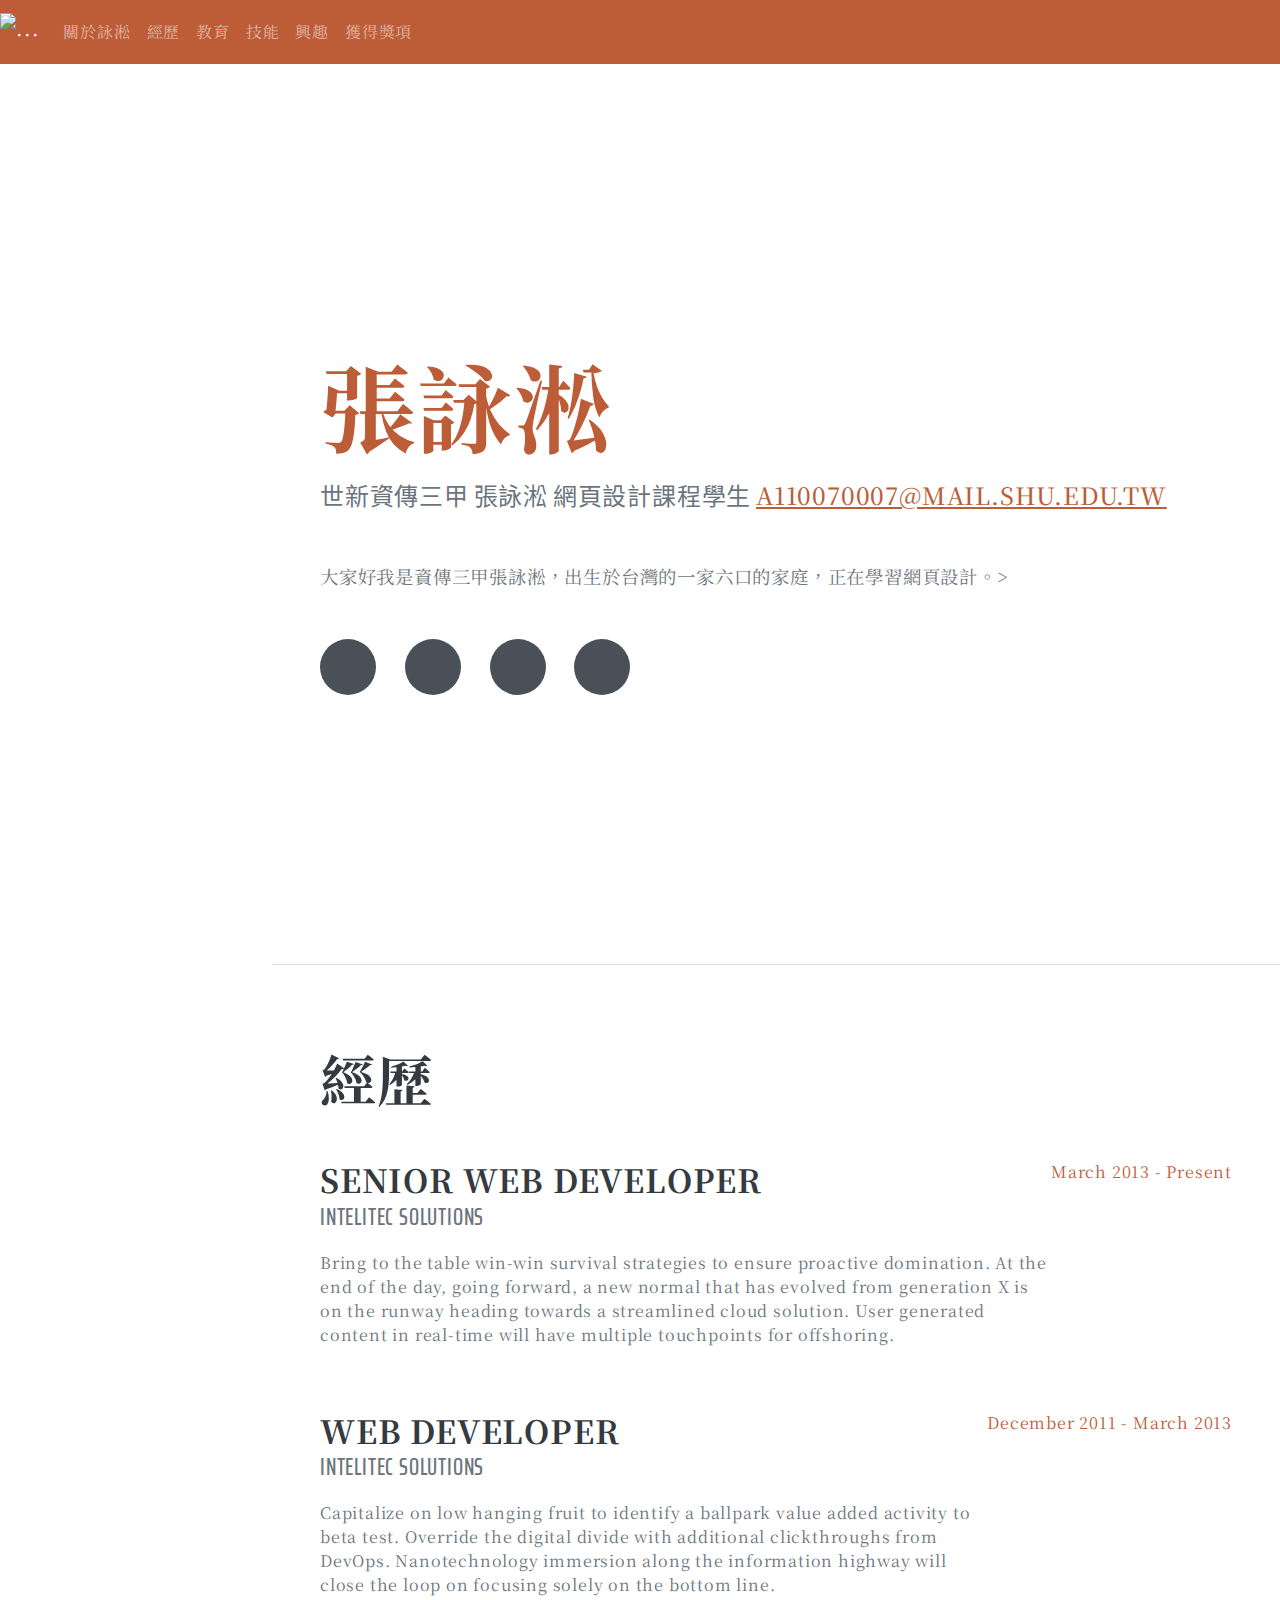
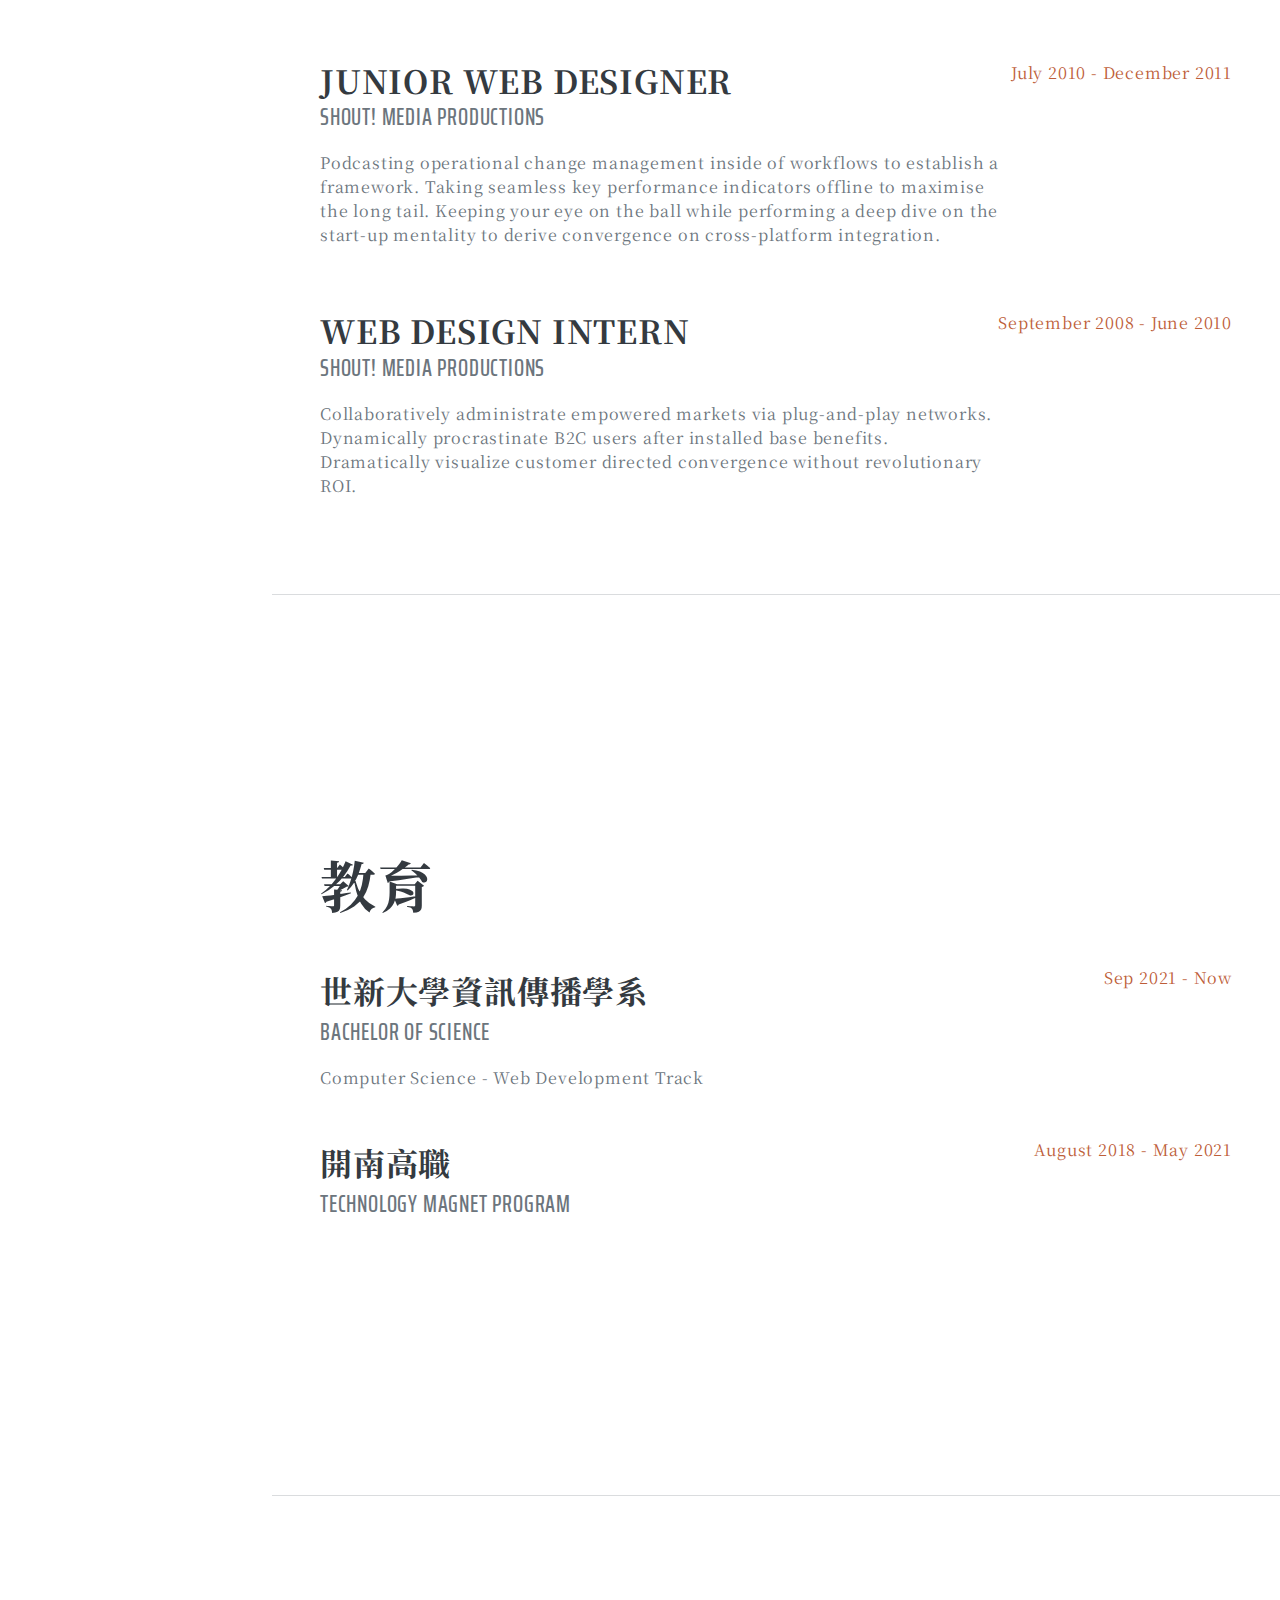
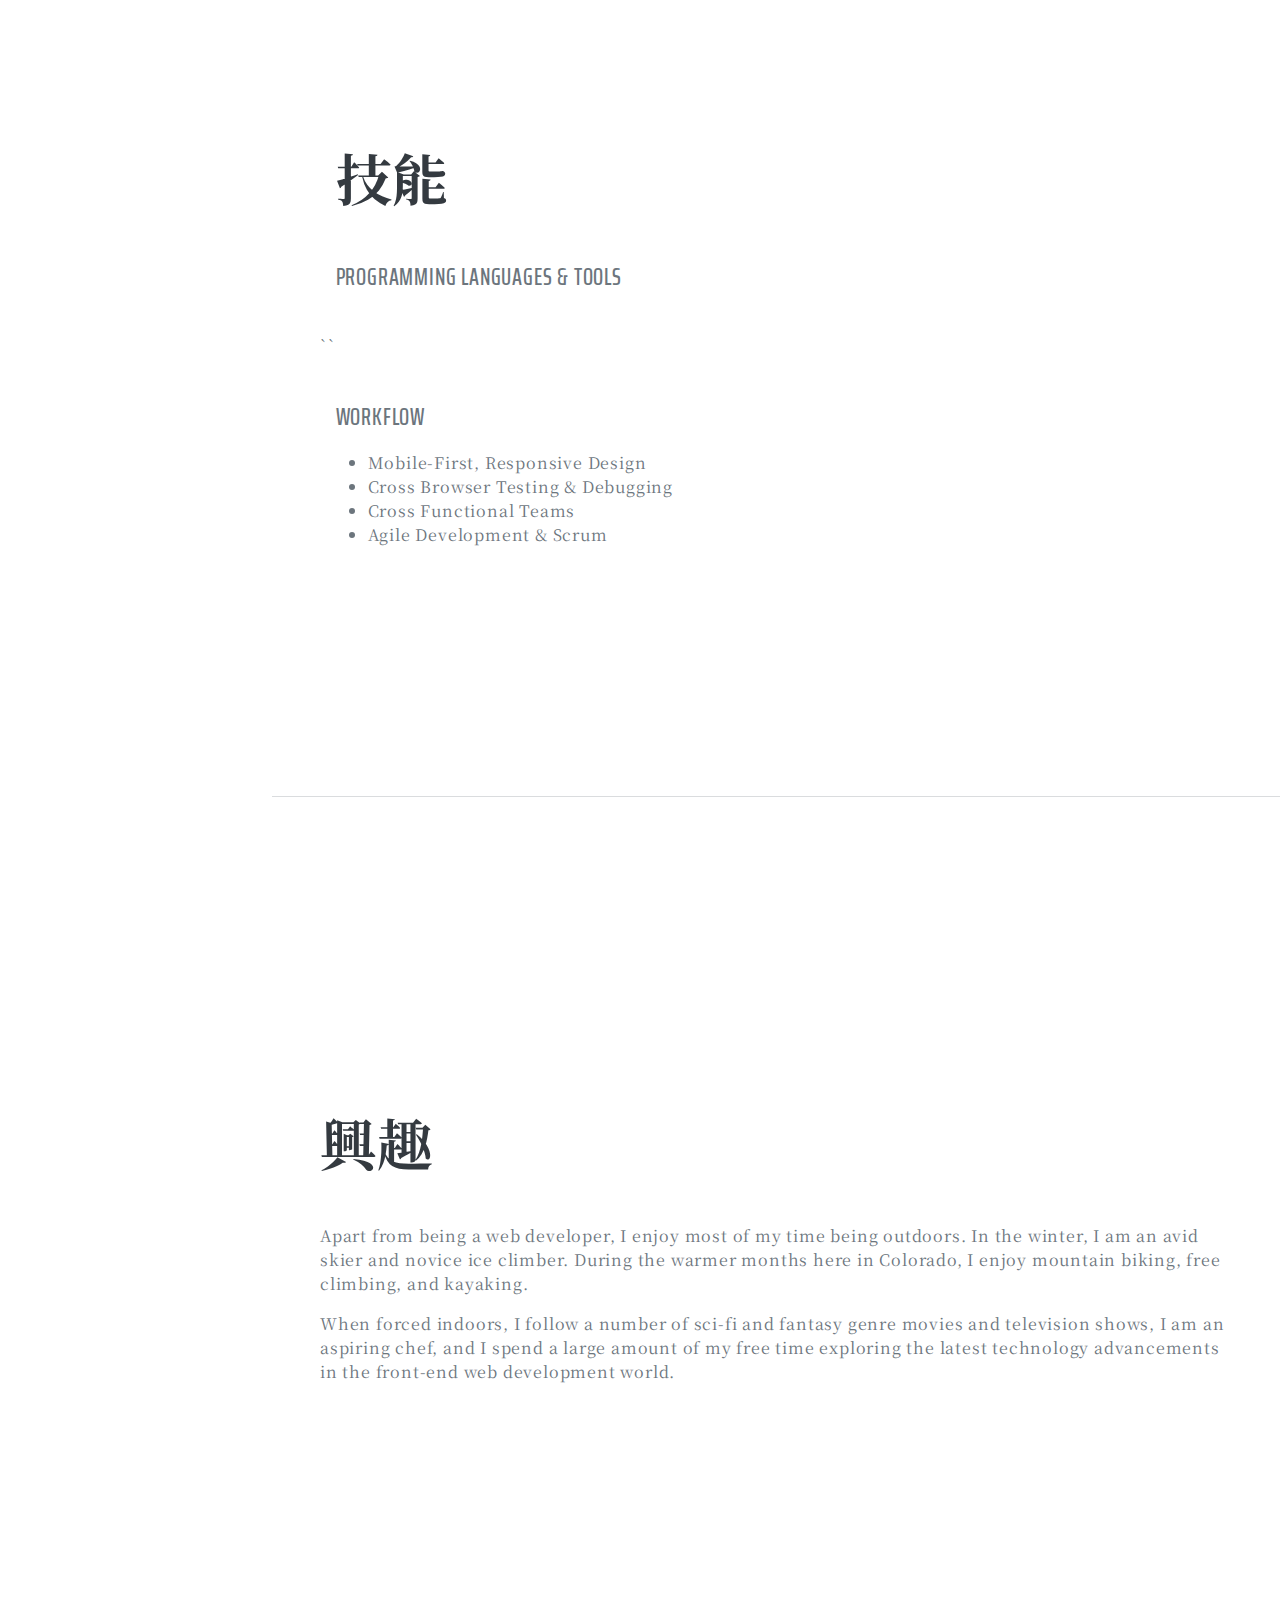
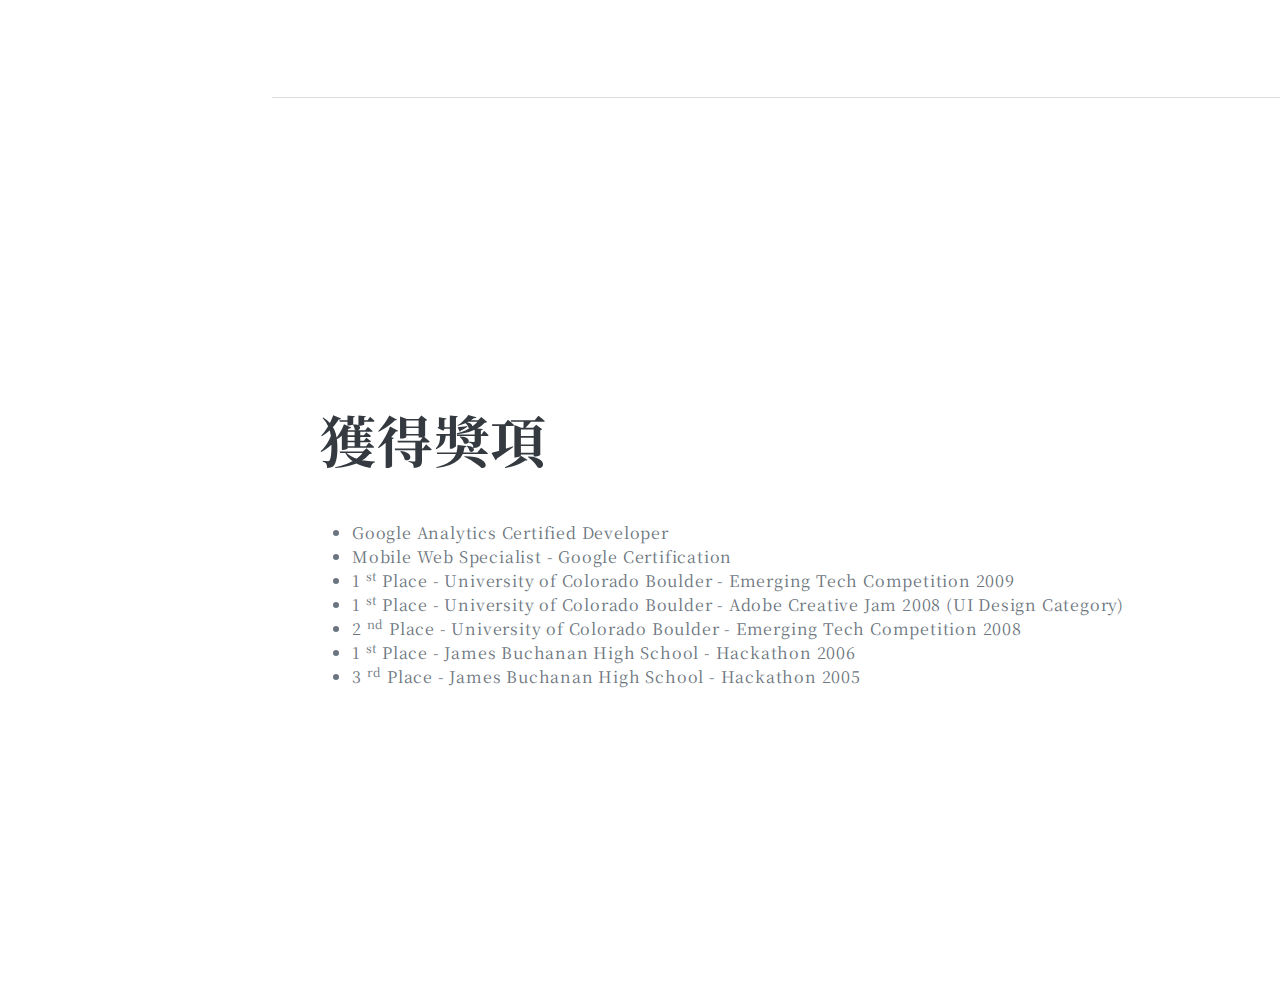
==== index.html @ 4bd88dd3 "Update index.html" ====
<!DOCTYPE html>
<html lang="zh-TW">
    <head>
        <meta charset="utf-8" />
        <meta name="viewport" content="width=device-width, initial-scale=1, shrink-to-fit=no" />
        <meta name="description" content="這是張詠淞的Resume" />
        <meta name="author" content="張詠淞" />
        <title>張詠淞 resume</title>
        <!-- Font Awesome icons (free version)-->
        <script src="https://use.fontawesome.com/releases/v6.3.0/js/all.js" crossorigin="anonymous"></script>
        <!-- Google fonts-->
        <link href="https://fonts.googleapis.com/css?family=Saira+Extra+Condensed:500,700" rel="stylesheet" type="text/css" />
        <link href="https://fonts.googleapis.com/css?family=Muli:400,400i,800,800i" rel="stylesheet" type="text/css" />
        <link rel="preconnect" href="https://fonts.googleapis.com">
        <link rel="preconnect" href="https://fonts.gstatic.com" crossorigin>
        <link href="https://fonts.googleapis.com/css2?family=Noto+Sans+TC&family=Noto+Serif+TC&display=swap" rel="stylesheet">
        <!-- Core theme CSS (includes Bootstrap)-->
        <link href="css/styles.css" rel="stylesheet" />
        <link href="css/my_style.css" rel="stylesheet">
        <link rel="shortcut icon" href="assets/img/1711628629.ico" />
        <link rel="bookmark" href="assets/img/1711628629.ico" />
    </head>
       <body>
       <p style="color: aqua; background-color:wheat ;"> CSS練習~CSS練習~CSS練習~</p>
       <div class="tenor-gif-embed" data-postid="17799157" data-share-method="host" data-aspect-ratio="1.72973" data-width="40%"><a href="https://tenor.com/view/frog-dance-moves-pepe-gif-17799157">Frog Dance Sticker</a>from <a href="https://tenor.com/search/frog-stickers">Frog Stickers</a>
      </div> 
       <script type="text/javascript" async src="https://tenor.com/embed.js"></script>
       </body>
    <body id="page-top">
        <!-- Navigation-->
        <nav class="navbar navbar-expand-lg navbar-dark bg-primary fixed-top " id="topbg";>
            <a class="navbar-brand js-scroll-trigger" href="#page-top">
                <span class="d-block d-lg-none">張詠淞</span>
                <span class="d-none d-lg-block"><img class="img-fluid img-profile circle mx-auto mb-2" src="assets/img/PETER1155.jpg" alt="..." /></span>
            </a>
            <button class="navbar-toggler" type="button" data-bs-toggle="collapse" data-bs-target="#navbarResponsive" aria-controls="navbarResponsive" aria-expanded="false" aria-label="Toggle navigation"><span class="navbar-toggler-icon"></span></button>
            <div class="collapse navbar-collapse" id="navbarResponsive">
                <ul class="navbar-nav">
                    <li class="nav-item"><a class="nav-link js-scroll-trigger" href="#about">關於詠淞</a></li>
                    <li class="nav-item"><a class="nav-link js-scroll-trigger" href="#experience">經歷</a></li>
                    <li class="nav-item"><a class="nav-link js-scroll-trigger" href="#education">教育</a></li>
                    <li class="nav-item"><a class="nav-link js-scroll-trigger" href="#skills">技能</a></li>
                    <li class="nav-item"><a class="nav-link js-scroll-trigger" href="#interests">興趣</a></li>
                    <li class="nav-item"><a class="nav-link js-scroll-trigger" href="#awards">獲得獎項</a></li>
                </ul>
            </div>
        </nav>
        <!-- Page Content-->
        <div class="container-fluid p-0">
            <!-- About-->
            <section class="resume-section" id="about">
                <div class="resume-section-content">
                    <h1 class="mb-0">
                        <span class="text-primary">張詠淞</span>
                    </h1>
                    <div class="subheading mb-5">
                        世新資傳三甲 張詠淞 網頁設計課程學生
                        <a href="a110070007@mail.shu.edu.tw">a110070007@mail.shu.edu.tw</a>
                    </div>
                    <p class="lead mb-5">大家好我是資傳三甲張詠淞，出生於台灣的一家六口的家庭，正在學習網頁設計。>
                    <div class="social-icons">
                        <a class="social-icon" href="#!"><i class="fab fa-linkedin-in"></i></a>
                        <a class="social-icon" href="https://github.com/YUNGSUNGCHUNG/YUNGSUNGCHUNG.github.io"><i class="fab fa-github"></i></a>
                        <a class="social-icon" href="https://www.instagram.com/?hl=zh-tw"><i class="fa-brands fa-square-instagram"></i></a>
                        <a class="social-icon" href="https://www.facebook.com/"><i class="fab fa-facebook-f"></i></a>
                    </div>
                </div>
            </section>
            <hr class="m-0" />
            <!-- Experience-->
            <section class="resume-section" id="experience">
                <div class="resume-section-content">
                    <h2 class="mb-5">經歷</h2>
                    <div class="d-flex flex-column flex-md-row justify-content-between mb-5">
                        <div class="flex-grow-1">
                            <h3 class="mb-0">Senior Web Developer</h3>
                            <div class="subheading mb-3">Intelitec Solutions</div>
                            <p>Bring to the table win-win survival strategies to ensure proactive domination. At the end of the day, going forward, a new normal that has evolved from generation X is on the runway heading towards a streamlined cloud solution. User generated content in real-time will have multiple touchpoints for offshoring.</p>
                        </div>
                        <div class="flex-shrink-0"><span class="text-primary">March 2013 - Present</span></div>
                    </div>
                    <div class="d-flex flex-column flex-md-row justify-content-between mb-5">
                        <div class="flex-grow-1">
                            <h3 class="mb-0">Web Developer</h3>
                            <div class="subheading mb-3">Intelitec Solutions</div>
                            <p>Capitalize on low hanging fruit to identify a ballpark value added activity to beta test. Override the digital divide with additional clickthroughs from DevOps. Nanotechnology immersion along the information highway will close the loop on focusing solely on the bottom line.</p>
                        </div>
                        <div class="flex-shrink-0"><span class="text-primary">December 2011 - March 2013</span></div>
                    </div>
                    <div class="d-flex flex-column flex-md-row justify-content-between mb-5">
                        <div class="flex-grow-1">
                            <h3 class="mb-0">Junior Web Designer</h3>
                            <div class="subheading mb-3">Shout! Media Productions</div>
                            <p>Podcasting operational change management inside of workflows to establish a framework. Taking seamless key performance indicators offline to maximise the long tail. Keeping your eye on the ball while performing a deep dive on the start-up mentality to derive convergence on cross-platform integration.</p>
                        </div>
                        <div class="flex-shrink-0"><span class="text-primary">July 2010 - December 2011</span></div>
                    </div>
                    <div class="d-flex flex-column flex-md-row justify-content-between">
                        <div class="flex-grow-1">
                            <h3 class="mb-0">Web Design Intern</h3>
                            <div class="subheading mb-3">Shout! Media Productions</div>
                            <p>Collaboratively administrate empowered markets via plug-and-play networks. Dynamically procrastinate B2C users after installed base benefits. Dramatically visualize customer directed convergence without revolutionary ROI.</p>
                        </div>
                        <div class="flex-shrink-0"><span class="text-primary">September 2008 - June 2010</span></div>
                    </div>
                </div>
            </section>
            <hr class="m-0" />
            <!-- Education-->
            <section class="resume-section" id="education">
                <div class="resume-section-content">
                    <h2 class="mb-5">教育</h2>
                    <div class="d-flex flex-column flex-md-row justify-content-between mb-5">
                        <div class="flex-grow-1">
                            <h3 class="mb-0">世新大學資訊傳播學系<a class="ec_icon" href="https://ics.wp.shu.edu.tw/" target="_blank"><i class="fa-solid fa-link"></i></a></h3>
                            <div class="subheading mb-3">Bachelor of Science</div>
                            <div>Computer Science - Web Development Track</div>
                        </div>
                        <div class="flex-shrink-0"><span class="text-primary">Sep 2021 -  Now </span></div>
                    </div>
                    <div class="d-flex flex-column flex-md-row justify-content-between">
                        <div class="flex-grow-1">
                            <h3 class="mb-0">開南高職<a class="ec_icon"href="https://www.knvs.tp.edu.tw/"target="_blank"><i class="fa-solid fa-link"></i></a></h3>
                            <div class="subheading mb-3">Technology Magnet Program</div>
                        </div>
                        <div class="flex-shrink-0"><span class="text-primary">August 2018 - May 2021</span></div>
                    </div>
                </div>
            </section>
            <hr class="m-0" />
            <!-- Skills-->
            <section class="resume-section" id="skills">``
                <div class="resume-section-content">
                    <h2 class="mb-5">技能</h2>
                    <div class="subheading mb-3">Programming Languages & Tools</div>
                    <ul class="list-inline dev-icons">
                        <li class="list-inline-item"><i class="fab fa-html5"></i></li>
                        <li class="list-inline-item"><i class="fab fa-css3-alt"></i></li>
                        <li class="list-inline-item"><i class="fab fa-js-square"></i></li>
                        <li class="list-inline-item"><i class="fab fa-angular"></i></li>
                        <li class="list-inline-item"><i class="fab fa-react"></i></li>
                        <li class="list-inline-item"><i class="fab fa-node-js"></i></li>
                        <li class="list-inline-item"><i class="fab fa-sass"></i></li>
                        <li class="list-inline-item"><i class="fab fa-less"></i></li>
                        <li class="list-inline-item"><i class="fab fa-wordpress"></i></li>
                        <li class="list-inline-item"><i class="fab fa-gulp"></i></li>
                        <li class="list-inline-item"><i class="fab fa-grunt"></i></li>
                        <li class="list-inline-item"><i class="fab fa-npm"></i></li>
                    </ul>
                    <div class="subheading mb-3">Workflow</div>
                    <ul class="fa-ul mb-0">
                        <li>
                            <span class="fa-li"><i class="fas fa-check"></i></span>
                            Mobile-First, Responsive Design
                        </li>
                        <li>
                            <span class="fa-li"><i class="fas fa-check"></i></span>
                            Cross Browser Testing & Debugging
                        </li>
                        <li>
                            <span class="fa-li"><i class="fas fa-check"></i></span>
                            Cross Functional Teams
                        </li>
                        <li>
                            <span class="fa-li"><i class="fas fa-check"></i></span>
                            Agile Development & Scrum
                        </li>
                    </ul>
                </div>
            </section>
            <hr class="m-0" />
            <!-- Interests-->
            <section class="resume-section" id="interests">
                <div class="resume-section-content">
                    <h2 class="mb-5">興趣</h2>
                    <p>Apart from being a web developer, I enjoy most of my time being outdoors. In the winter, I am an avid skier and novice ice climber. During the warmer months here in Colorado, I enjoy mountain biking, free climbing, and kayaking.</p>
                    <p class="mb-0">When forced indoors, I follow a number of sci-fi and fantasy genre movies and television shows, I am an aspiring chef, and I spend a large amount of my free time exploring the latest technology advancements in the front-end web development world.</p>
                </div>
            </section>
            <hr class="m-0" />
            <!-- Awards-->
            <section class="resume-section" id="awards">
                <div class="resume-section-content">
                    <h2 class="mb-5">獲得獎項</h2>
                    <ul class="fa-ul mb-0">
                        <li>
                            <span class="fa-li"><i class="fas fa-trophy text-warning"></i></span>
                            Google Analytics Certified Developer
                        </li>
                        <li>
                            <span class="fa-li"><i class="fas fa-trophy text-warning"></i></span>
                            Mobile Web Specialist - Google Certification
                        </li>
                        <li>
                            <span class="fa-li"><i class="fas fa-trophy text-warning"></i></span>
                            1
                            <sup>st</sup>
                            Place - University of Colorado Boulder - Emerging Tech Competition 2009
                        </li>
                        <li>
                            <span class="fa-li"><i class="fas fa-trophy text-warning"></i></span>
                            1
                            <sup>st</sup>
                            Place - University of Colorado Boulder - Adobe Creative Jam 2008 (UI Design Category)
                        </li>
                        <li>
                            <span class="fa-li"><i class="fas fa-trophy text-warning"></i></span>
                            2
                            <sup>nd</sup>
                            Place - University of Colorado Boulder - Emerging Tech Competition 2008
                        </li>
                        <li>
                            <span class="fa-li"><i class="fas fa-trophy text-warning"></i></span>
                            1
                            <sup>st</sup>
                            Place - James Buchanan High School - Hackathon 2006
                        </li>
                        <li>
                            <span class="fa-li"><i class="fas fa-trophy text-warning"></i></span>
                            3
                            <sup>rd</sup>
                            Place - James Buchanan High School - Hackathon 2005
                        </li>
                    </ul>
                </div>
            </section>
        </div>
        <!-- Bootstrap core JS-->
        <script src="https://cdn.jsdelivr.net/npm/bootstrap@5.2.3/dist/js/bootstrap.bundle.min.js"></script>
        <!-- Core theme JS-->
        <script src="js/scripts.js"></script>
    </body>
</html>
---- css/my_style.css ----
*{
    letter-spacing:0.8px;
    line-height:1.5em;
}
.p{
    color: red;
    font-size: 40px;
    text-align:left;
    text-indent: 2em;

}
.p{
   background-color: aquamarine;
}
*{
    font-family: "Noto Serif TC", serif;
}

h1, h2, h3, h4, h5, h6, .h1, .h2, .h3, .h4, .h5, .h6{ 
    font-family: "Noto Serif TC", serif;
    }
.ec_icon{
    color: forestgreen;
}
.ec_icon:hover{
    background-color: cornflowerblue;
    color: white;
}
.sideNav{
 background-color: black !important;
 background-image:url(assets/img/你的名字.png);
 background-repeat:no-repeat;
 background-size:cover;
}
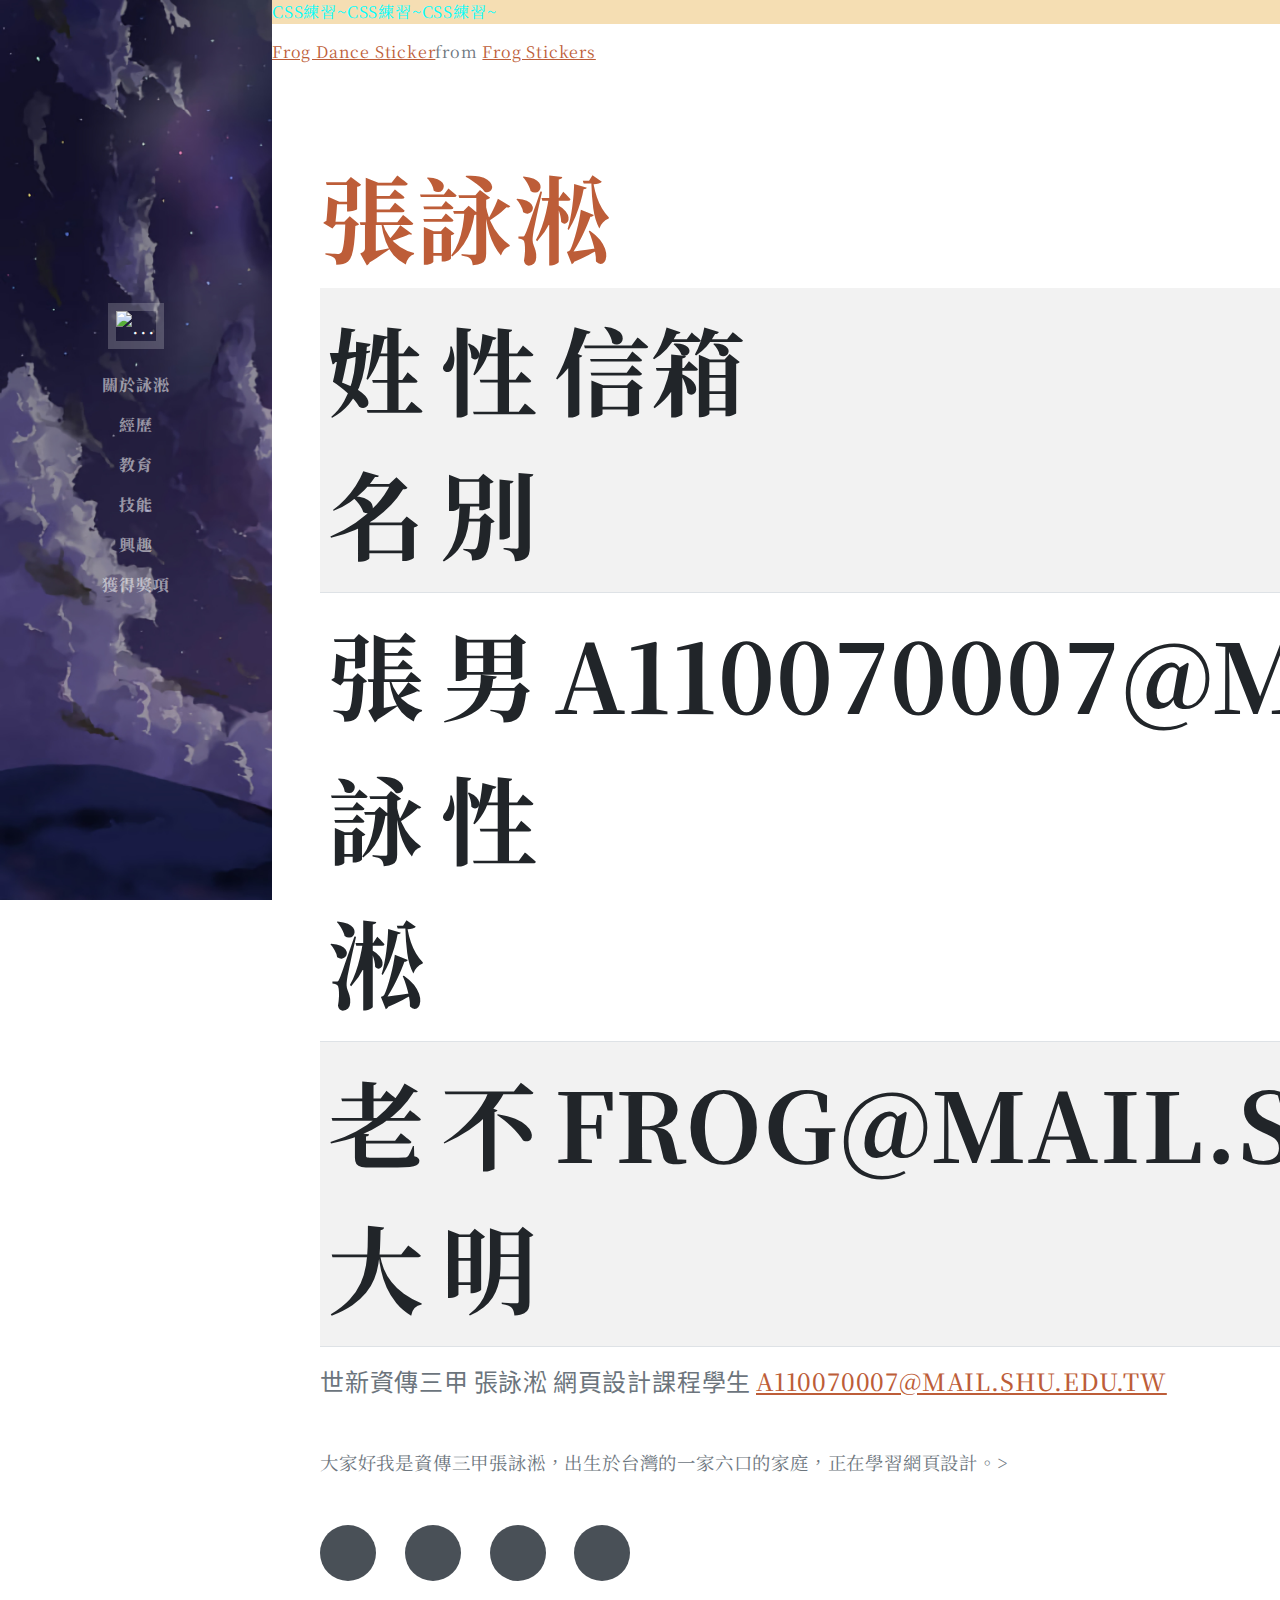
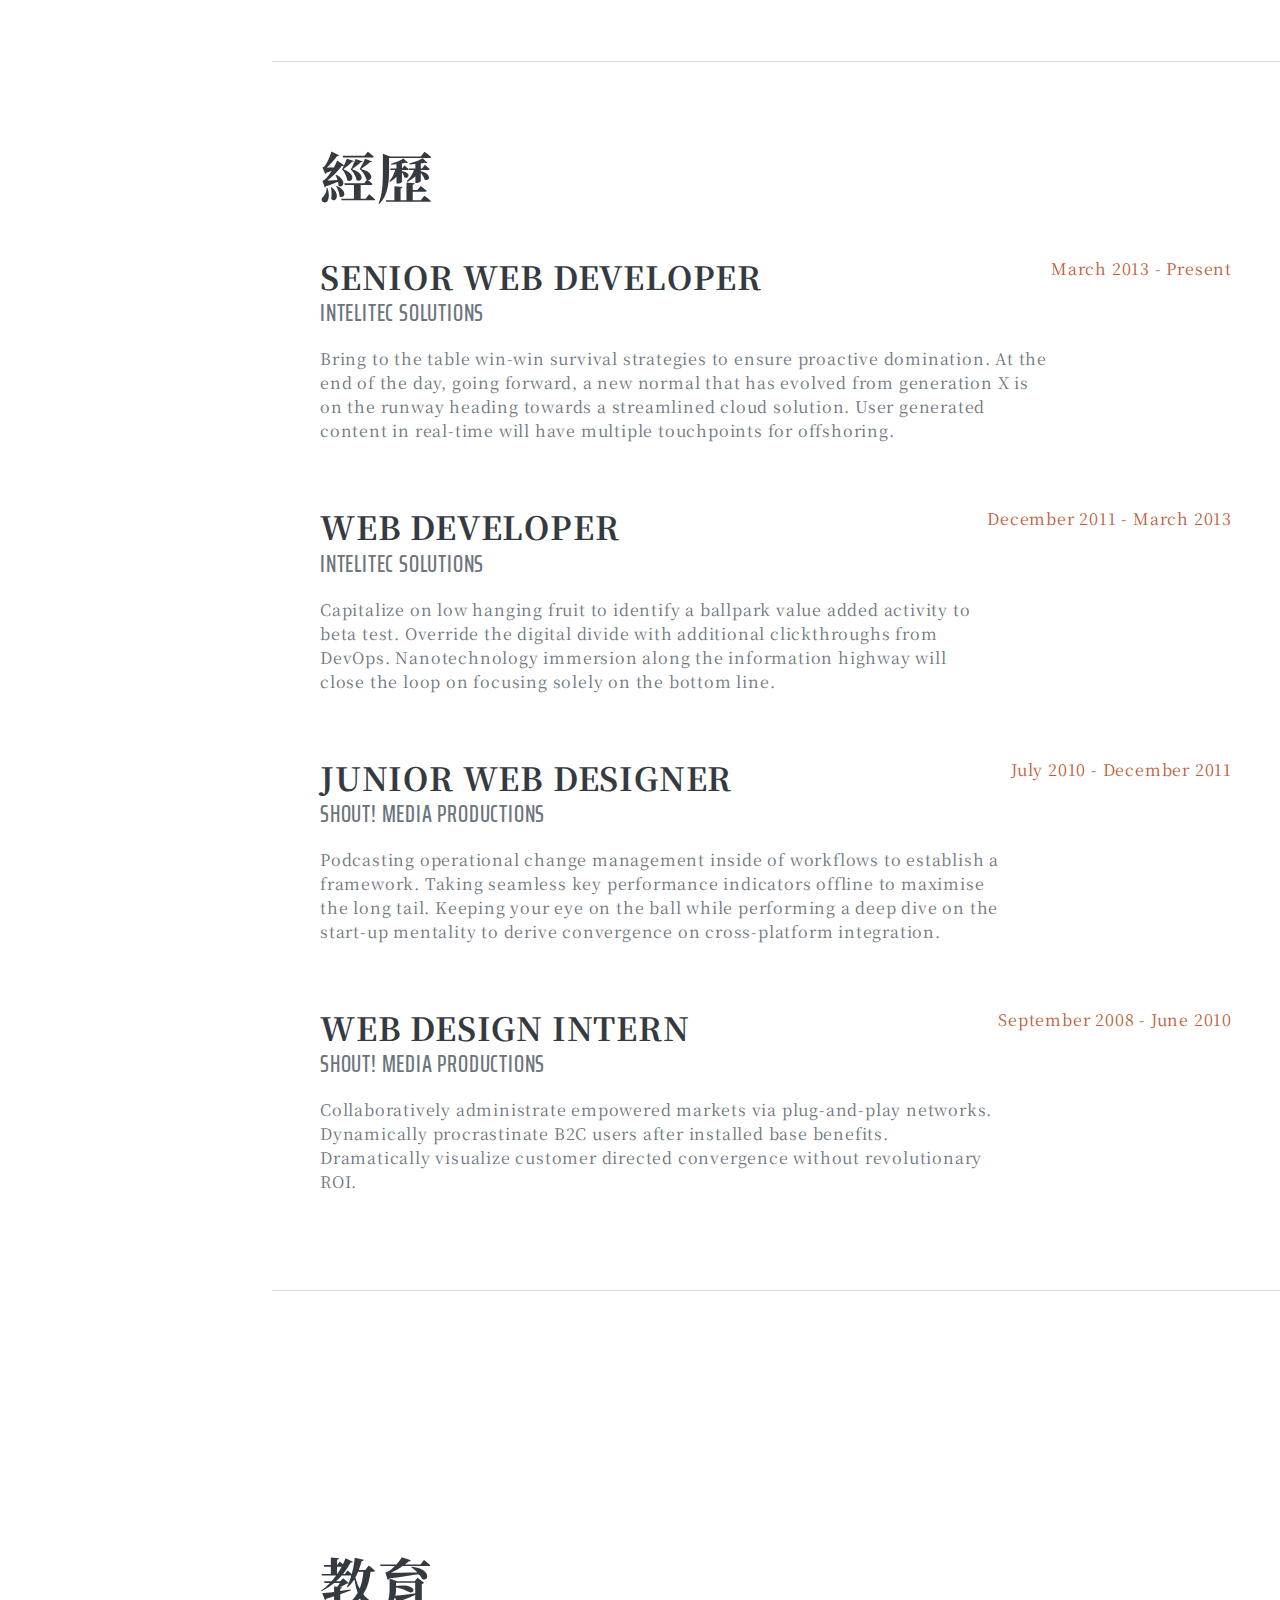
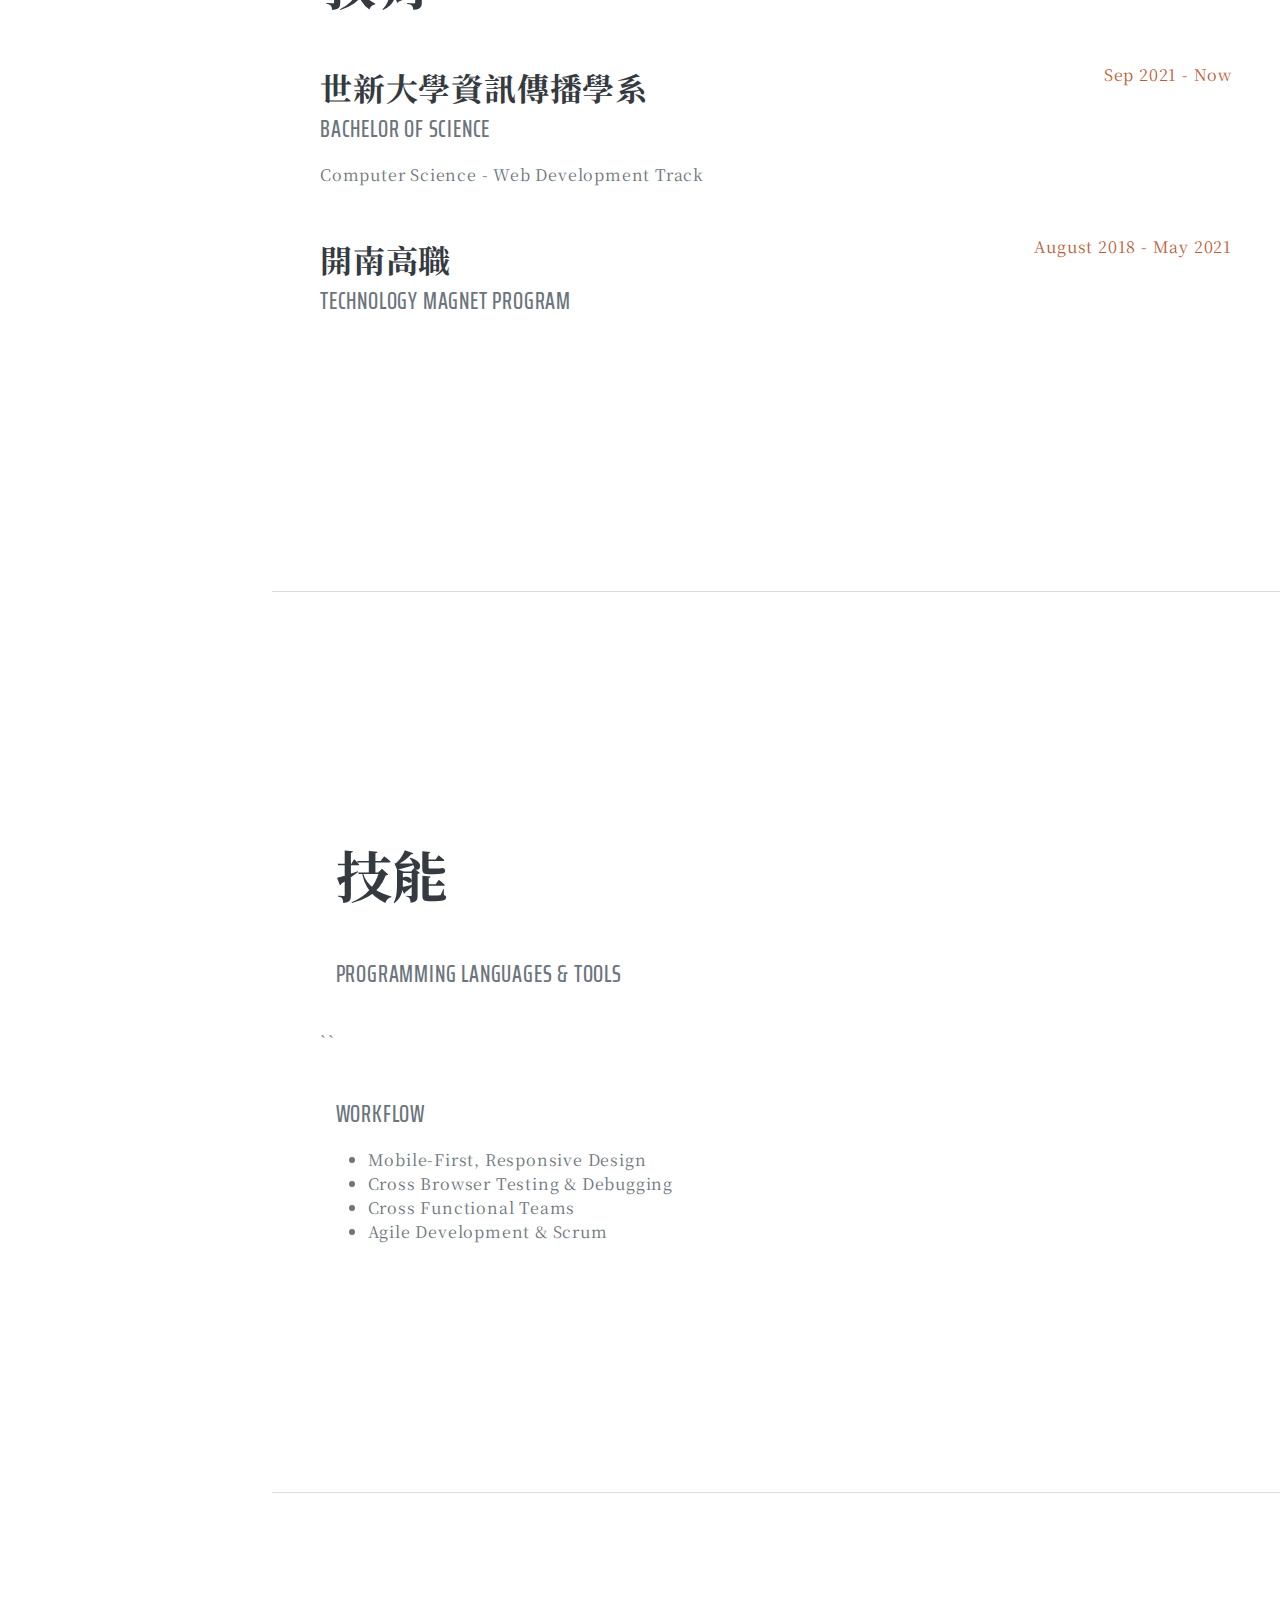
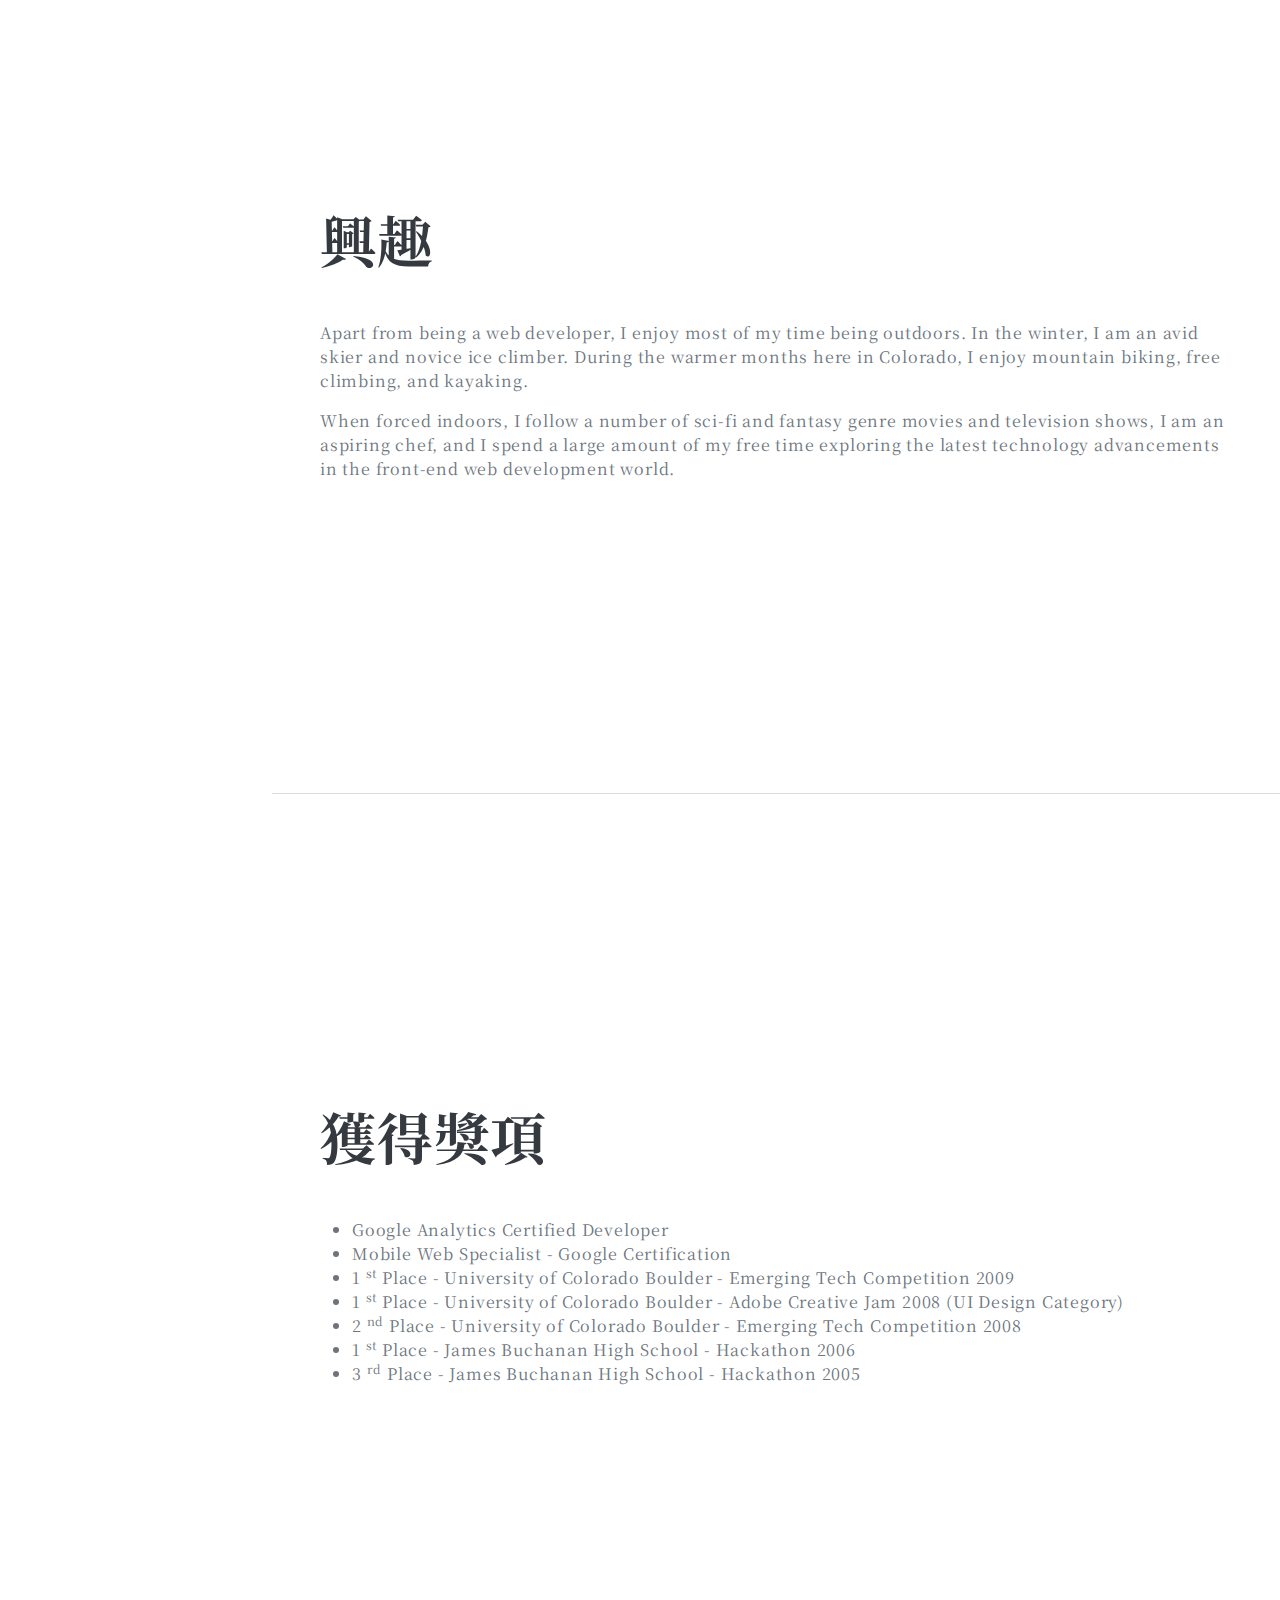
==== commit 722beaff: "Update index.html" ====
--- a/index.html
+++ b/index.html
@@ -28,7 +28,7 @@
        </body>
     <body id="page-top">
         <!-- Navigation-->
-        <nav class="navbar navbar-expand-lg navbar-dark bg-primary fixed-top " id="topbg";>
+        <nav class="navbar navbar-expand-lg navbar-dark bg-primary fixed-top " id="sideNav";>
             <a class="navbar-brand js-scroll-trigger" href="#page-top">
                 <span class="d-block d-lg-none">張詠淞</span>
                 <span class="d-none d-lg-block"><img class="img-fluid img-profile circle mx-auto mb-2" src="assets/img/PETER1155.jpg" alt="..." /></span>
@@ -52,12 +52,29 @@
                 <div class="resume-section-content">
                     <h1 class="mb-0">
                         <span class="text-primary">張詠淞</span>
+                        <table class="table table-striped">
+                            <tr>
+                               <th>姓名</th>
+                               <th>性別</th>
+                               <th>信箱</th>
+                            </tr>
+                            <tr>
+                               <td>張詠淞</td>
+                               <td>男性</td>
+                               <td>a110070007@mail.shu.edu.tw</td>
+                            </tr>
+                               <td>老大</td>
+                               <td>不明</td>
+                               <td>Frog@mail.shu.edu.tw</td>
+                            </tr>
+                         </table>
                     </h1>
                     <div class="subheading mb-5">
                         世新資傳三甲 張詠淞 網頁設計課程學生
                         <a href="a110070007@mail.shu.edu.tw">a110070007@mail.shu.edu.tw</a>
                     </div>
                     <p class="lead mb-5">大家好我是資傳三甲張詠淞，出生於台灣的一家六口的家庭，正在學習網頁設計。>
+                    
                     <div class="social-icons">
                         <a class="social-icon" href="#!"><i class="fab fa-linkedin-in"></i></a>
                         <a class="social-icon" href="https://github.com/YUNGSUNGCHUNG/YUNGSUNGCHUNG.github.io"><i class="fab fa-github"></i></a>
--- a/css/my_style.css
+++ b/css/my_style.css
@@ -26,9 +26,10 @@
     background-color: cornflowerblue;
     color: white;
 }
-.sideNav{
- background-color: black !important;
- background-image:url(assets/img/你的名字.png);
- background-repeat:no-repeat;
- background-size:cover;
+{
+    padding-right: 1rem;
+    background-color: black;
+    background-image:url(assets/img/你的名字.png);
+    background-repeat:no-repeat;
+    background-size:cover;
 }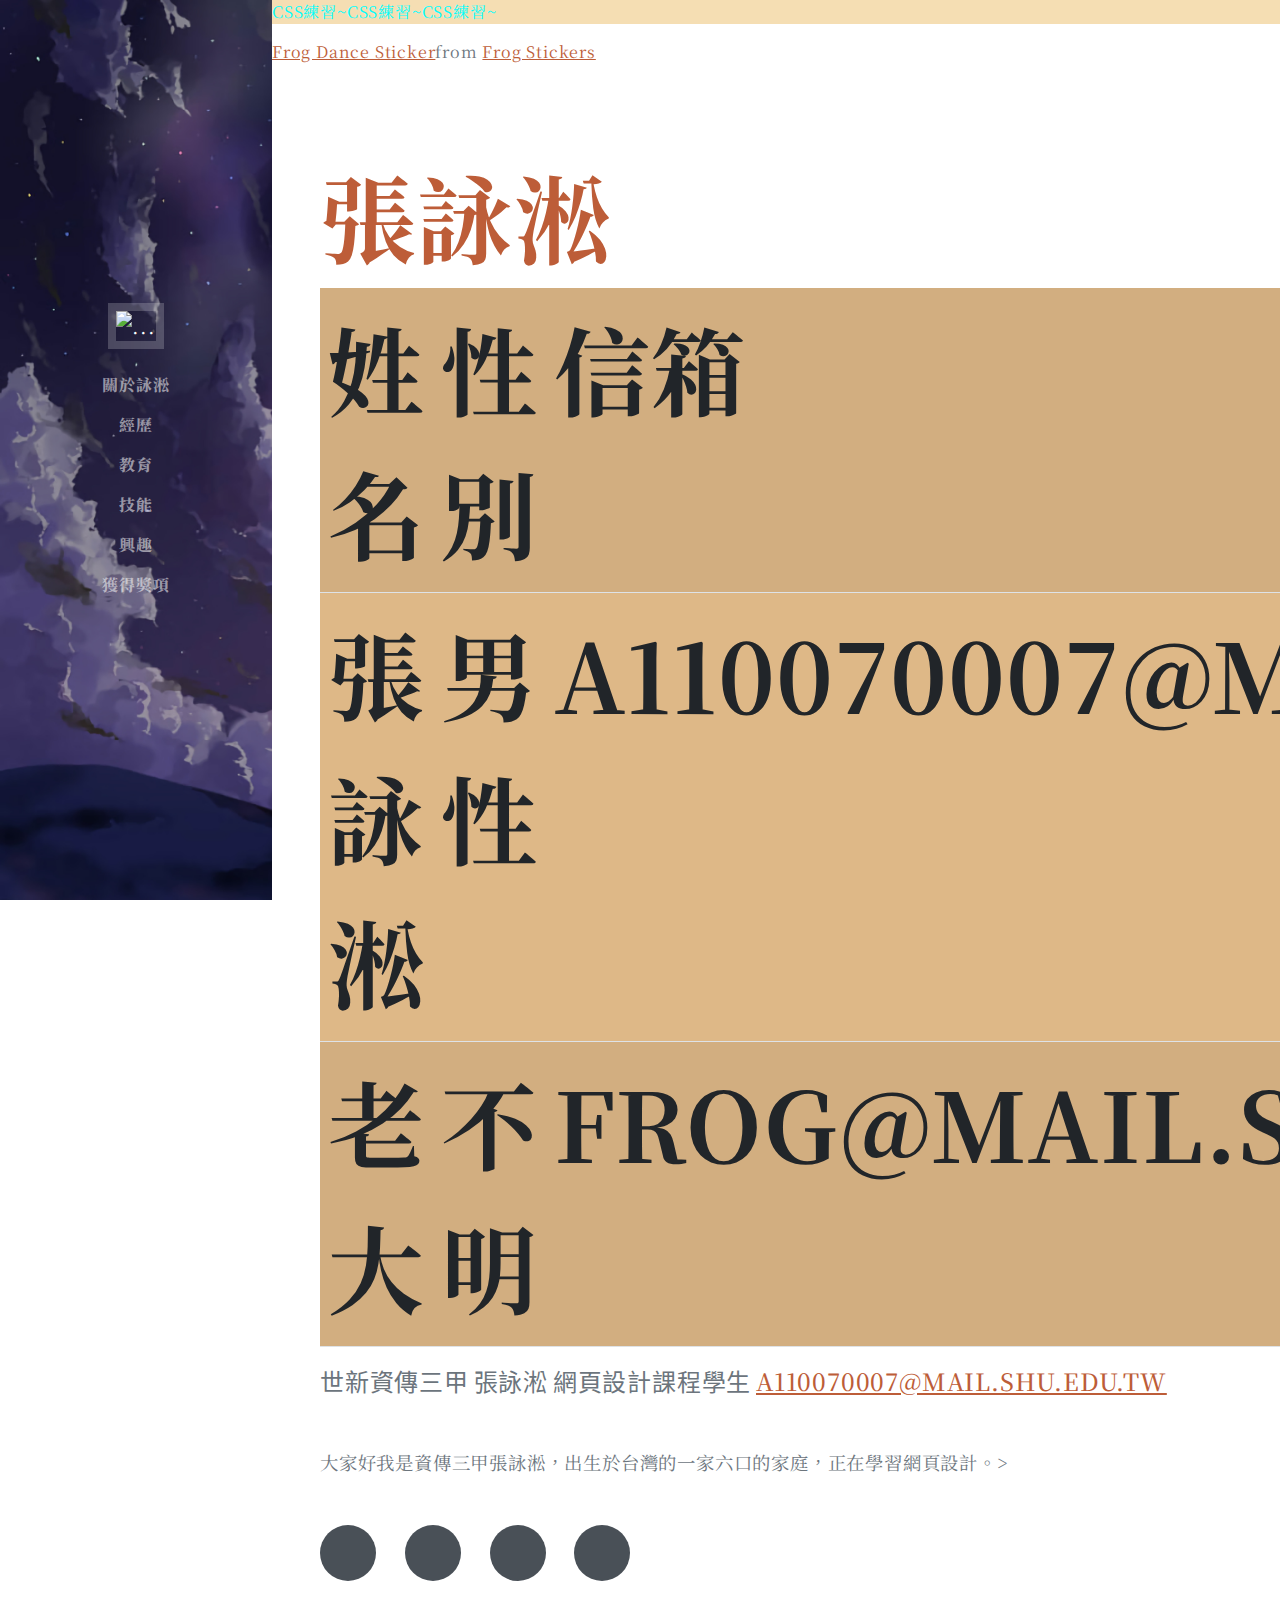
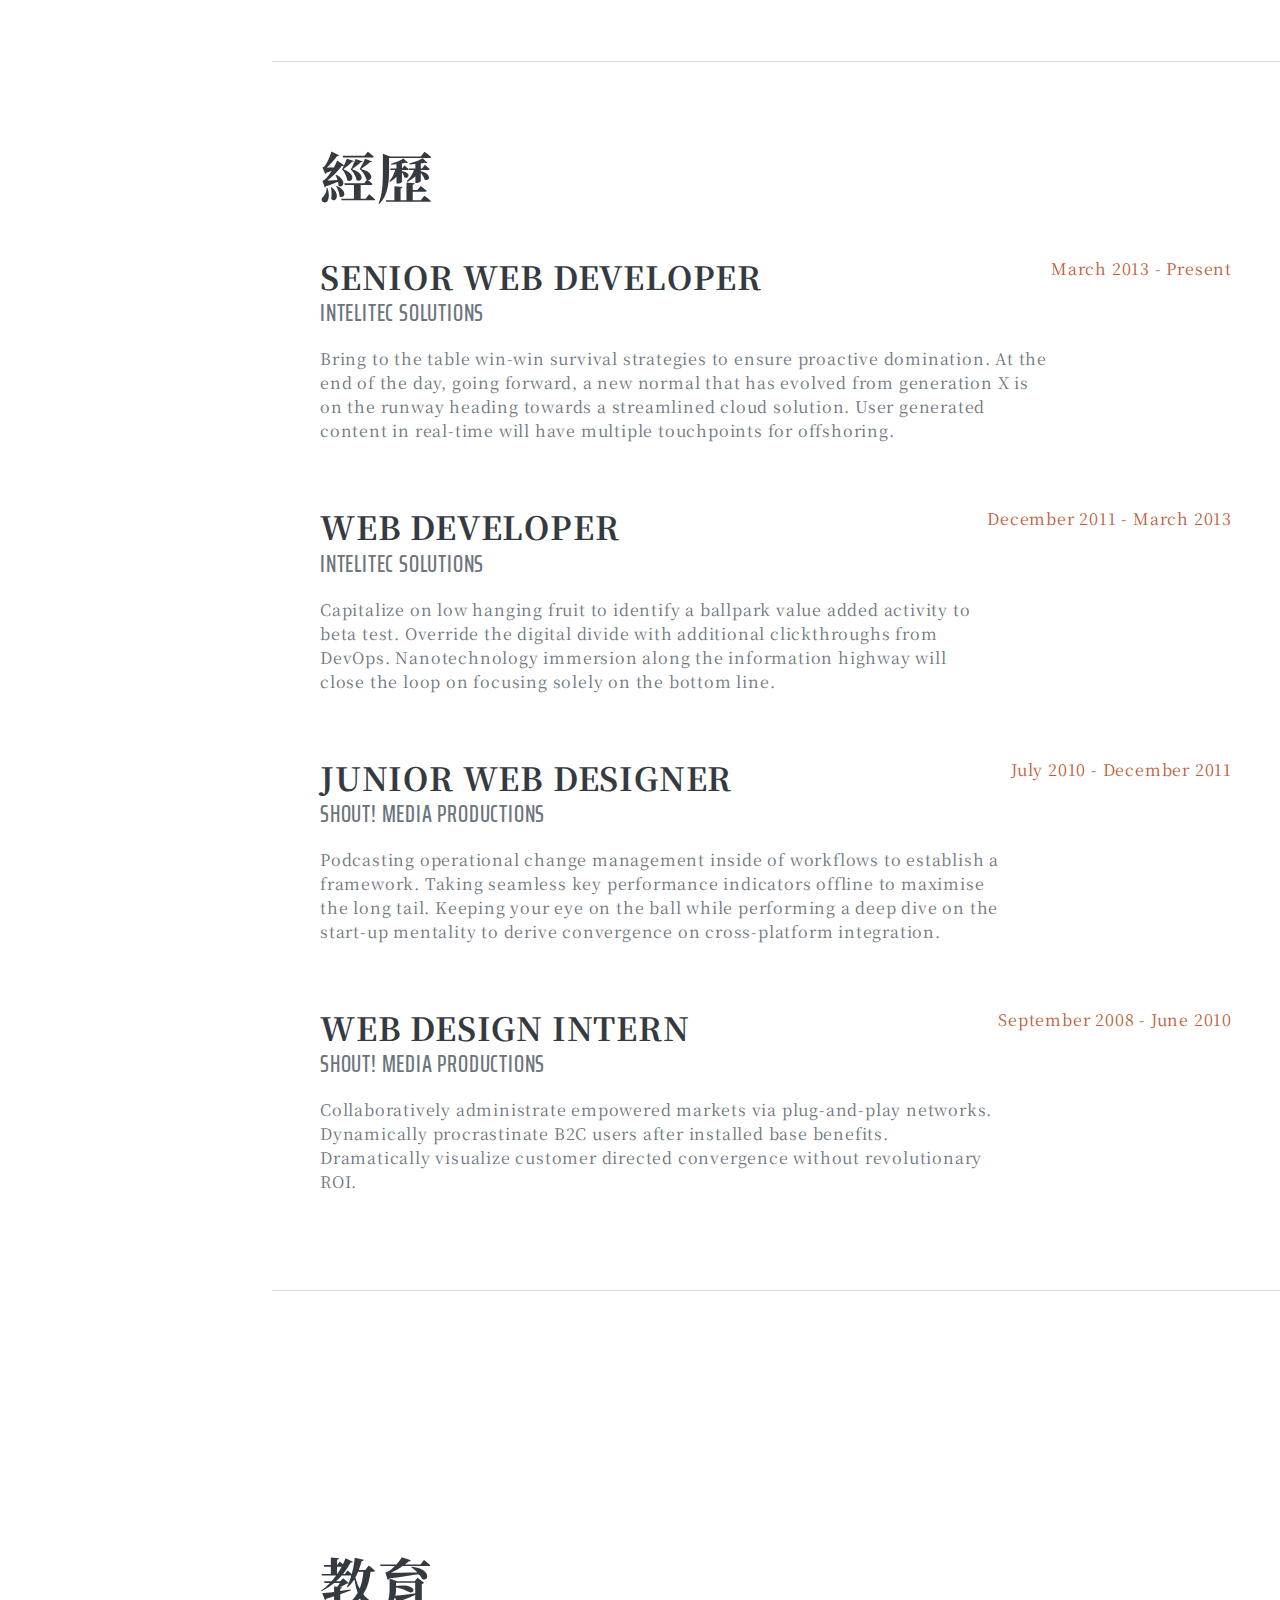
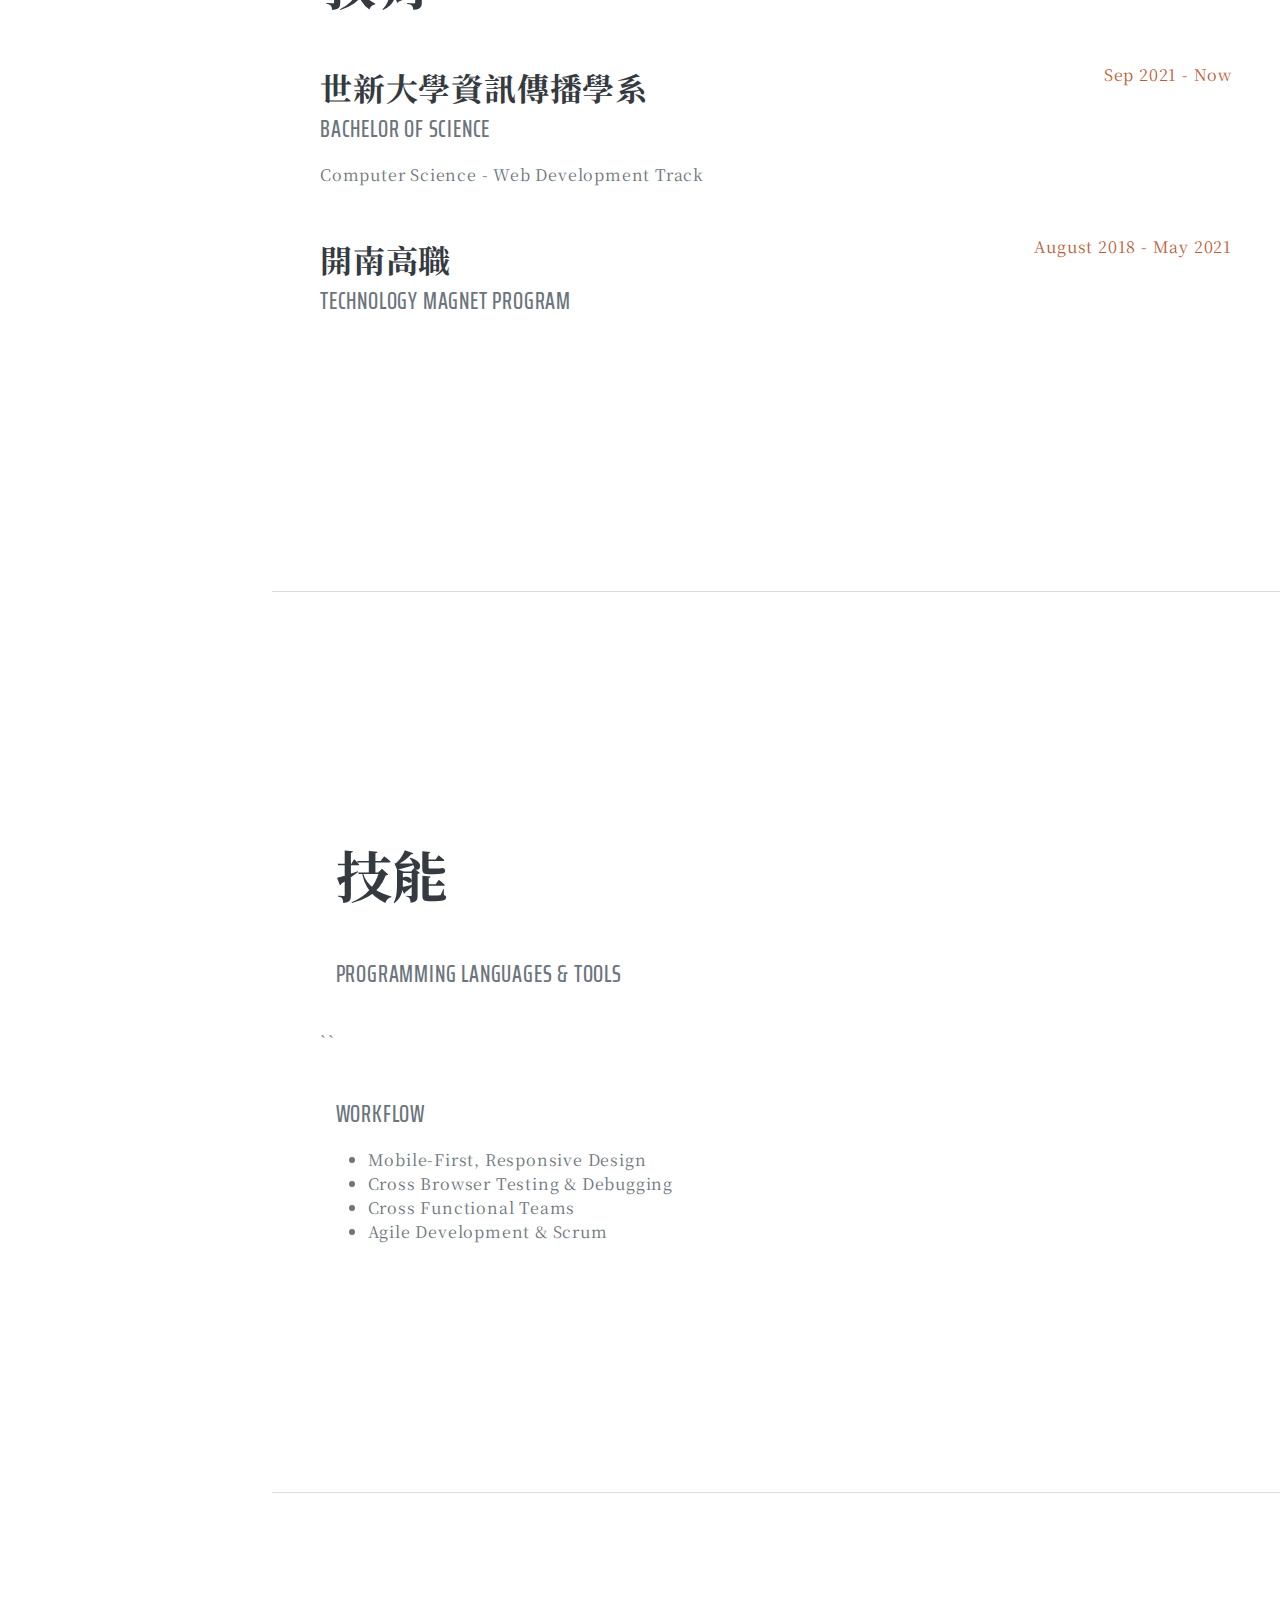
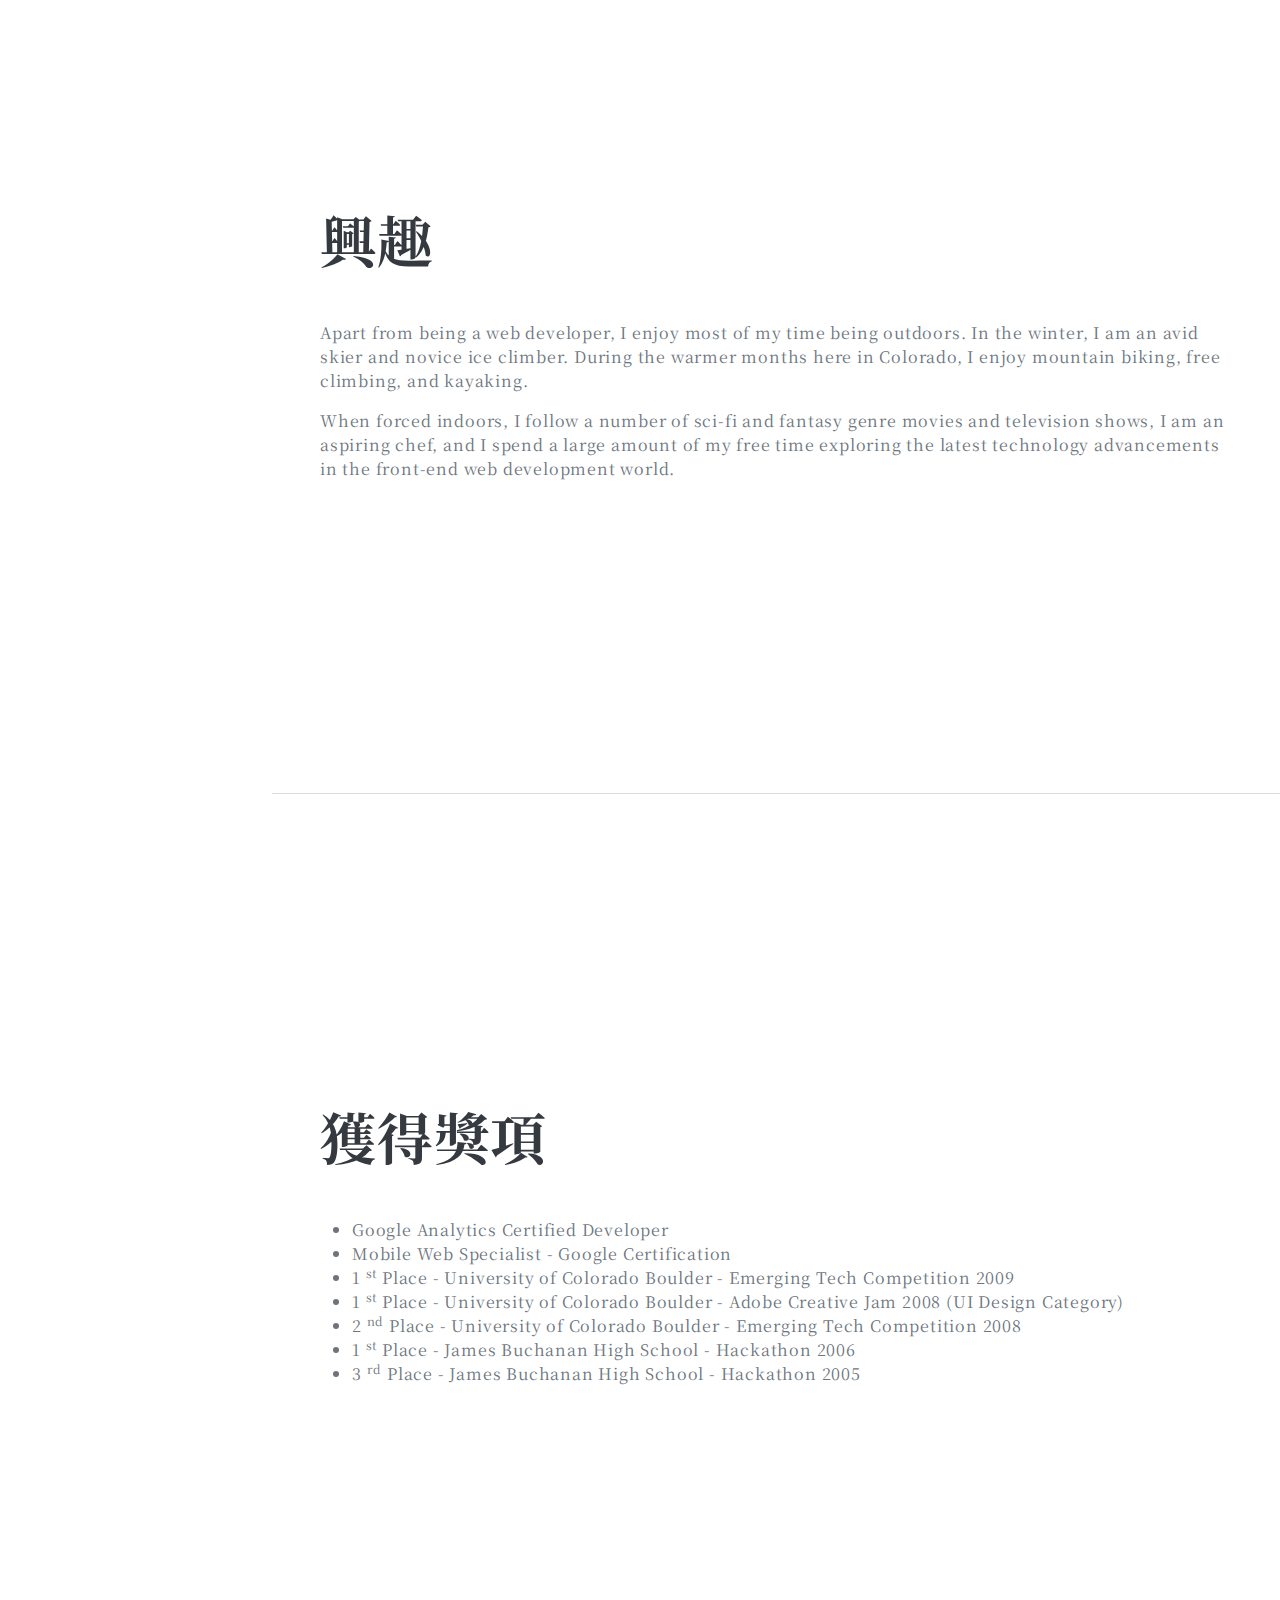
==== commit 463f31f4: "Update index.html" ====
--- a/index.html
+++ b/index.html
@@ -52,7 +52,7 @@
                 <div class="resume-section-content">
                     <h1 class="mb-0">
                         <span class="text-primary">張詠淞</span>
-                        <table class="table table-striped">
+                        <table class="table table-striped"id="petertable">
                             <tr>
                                <th>姓名</th>
                                <th>性別</th>
--- a/css/my_style.css
+++ b/css/my_style.css
@@ -26,10 +26,7 @@
     background-color: cornflowerblue;
     color: white;
 }
-{
-    padding-right: 1rem;
-    background-color: black;
-    background-image:url(assets/img/你的名字.png);
-    background-repeat:no-repeat;
-    background-size:cover;
-}+tbody{
+    width: 40%;
+    background-color: burlywood;
+    }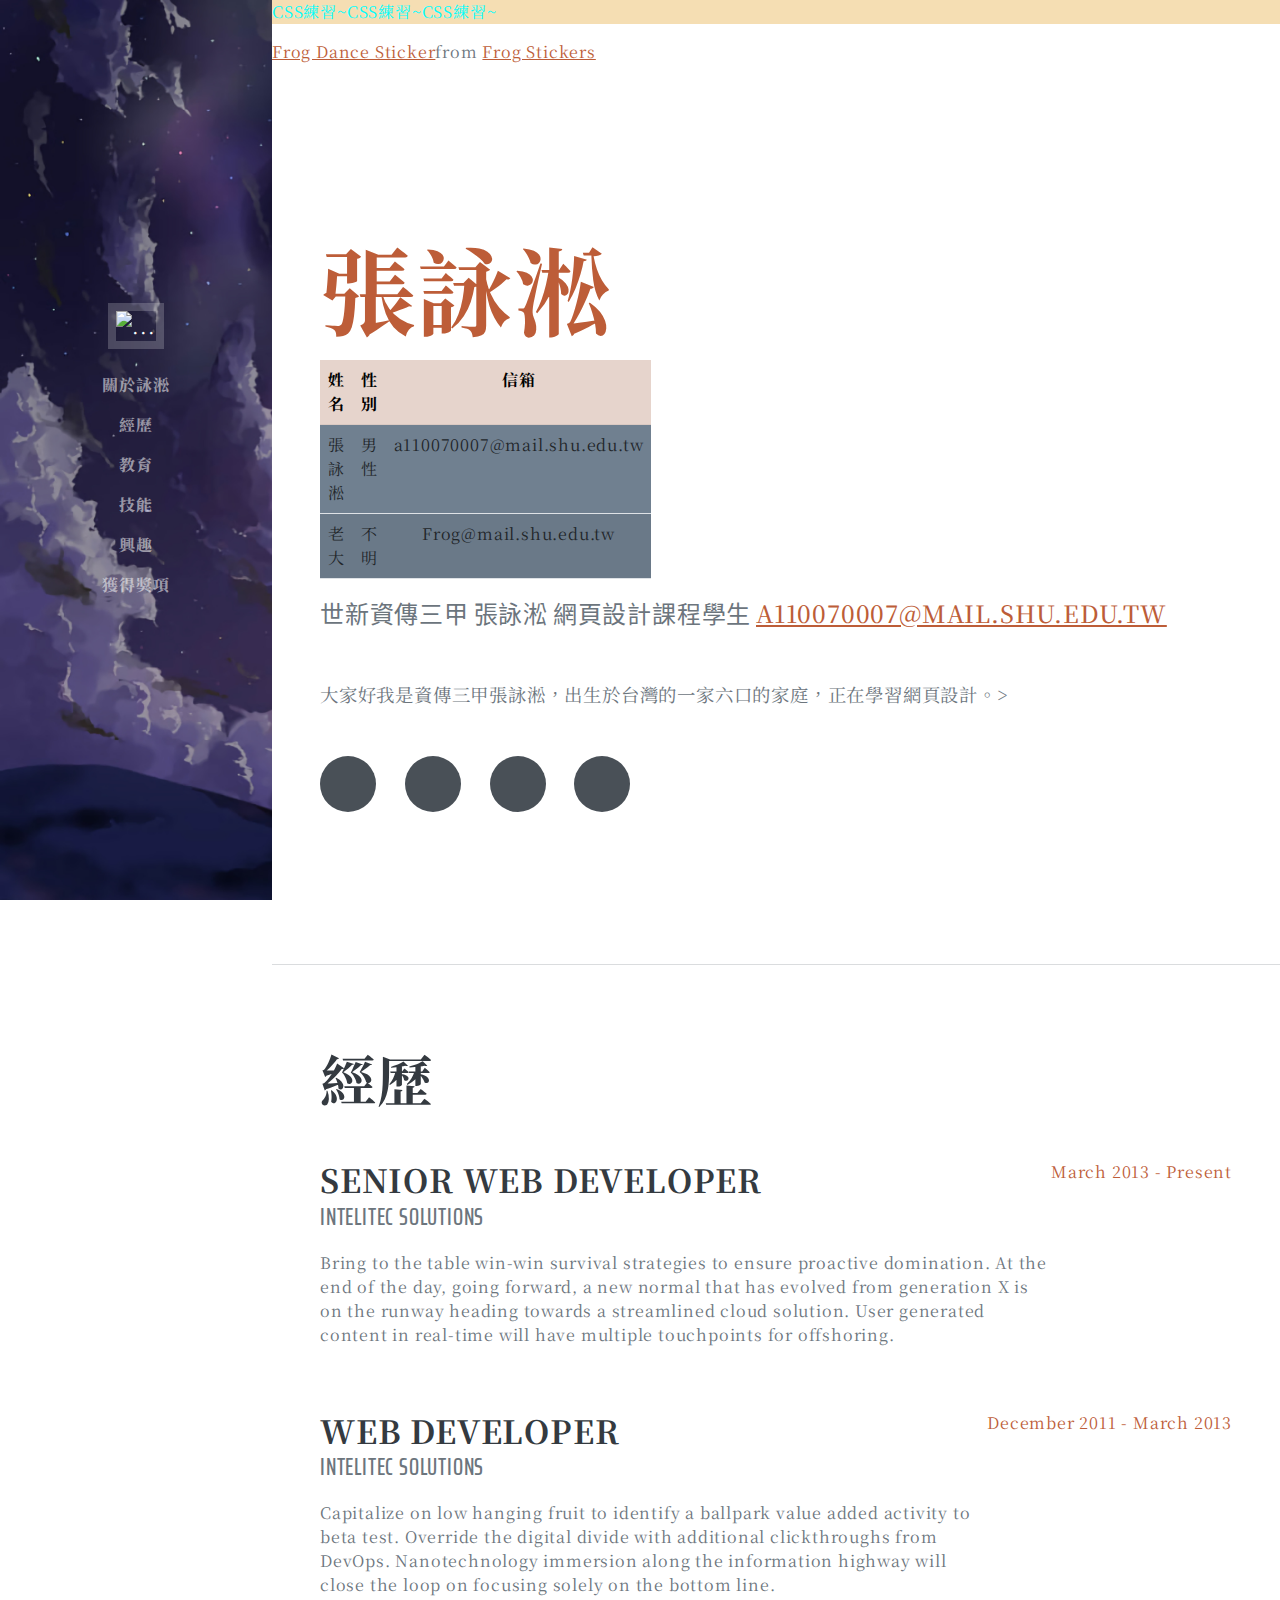
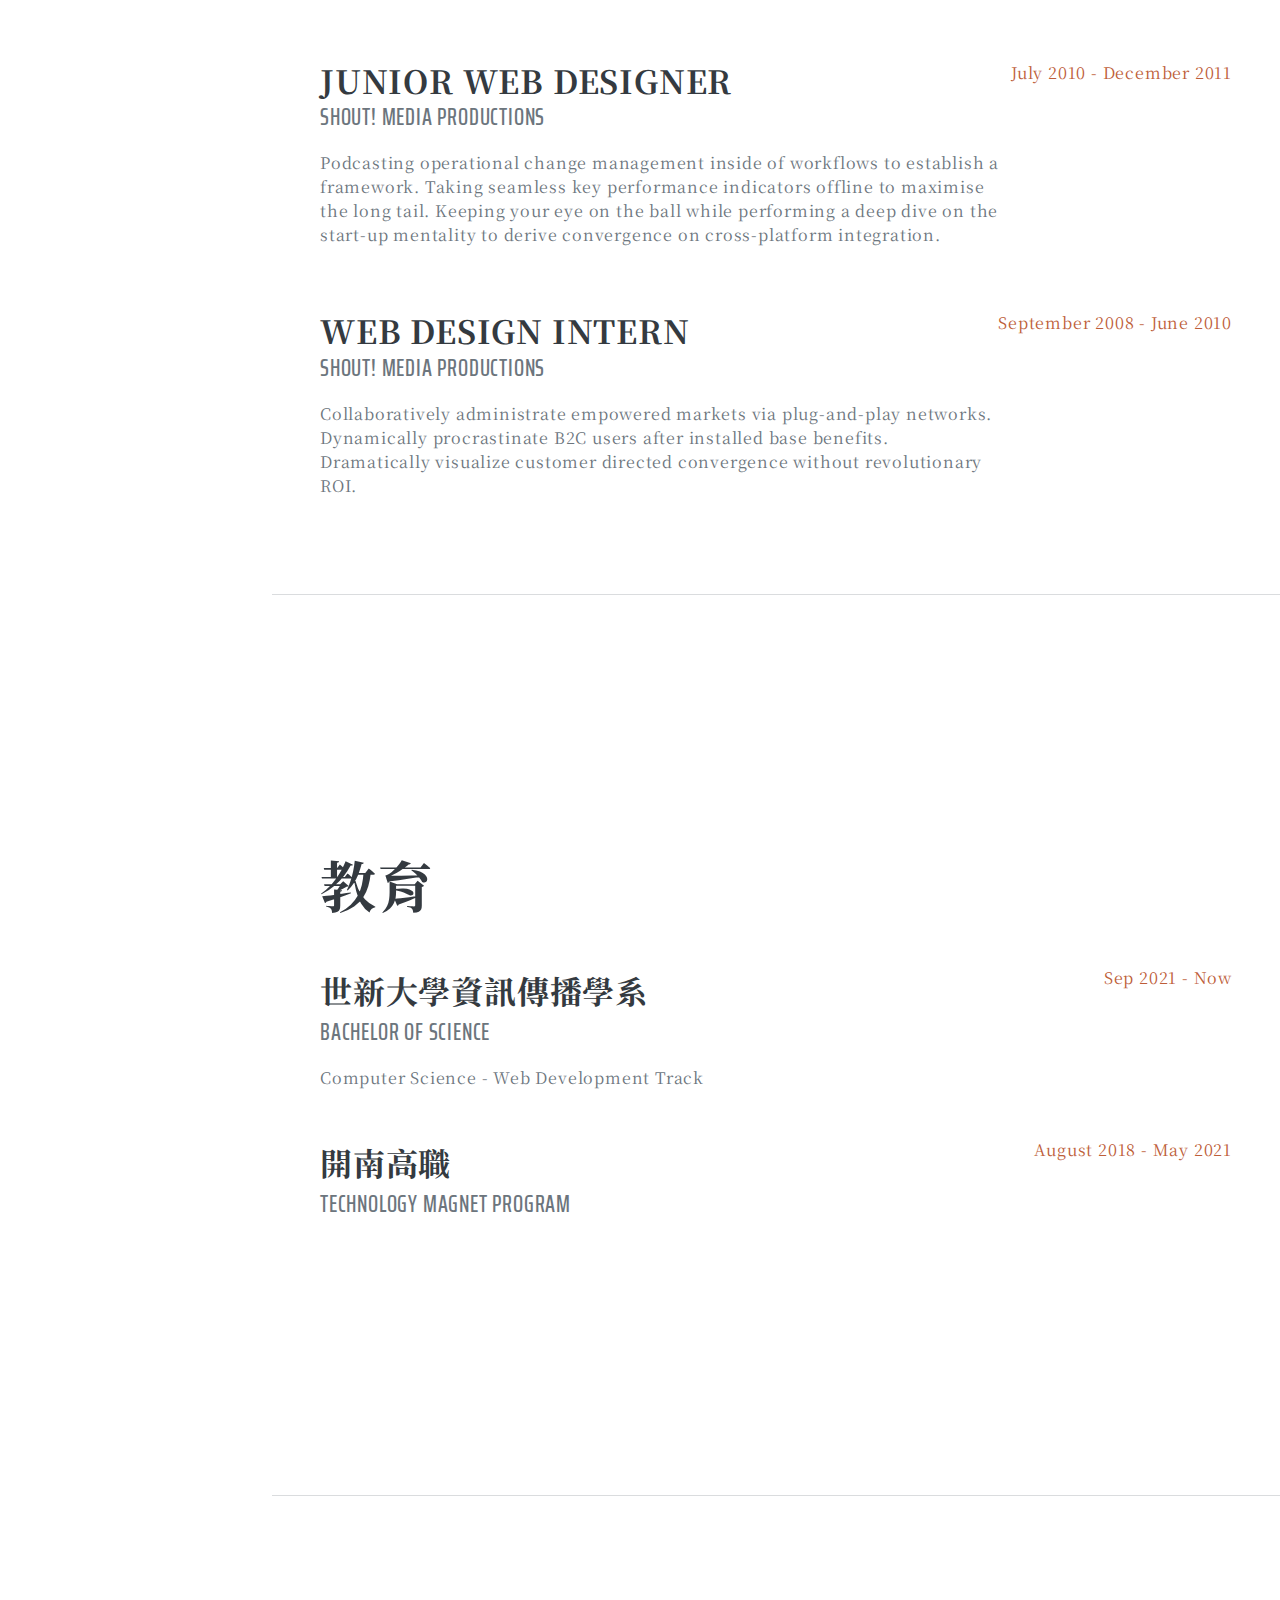
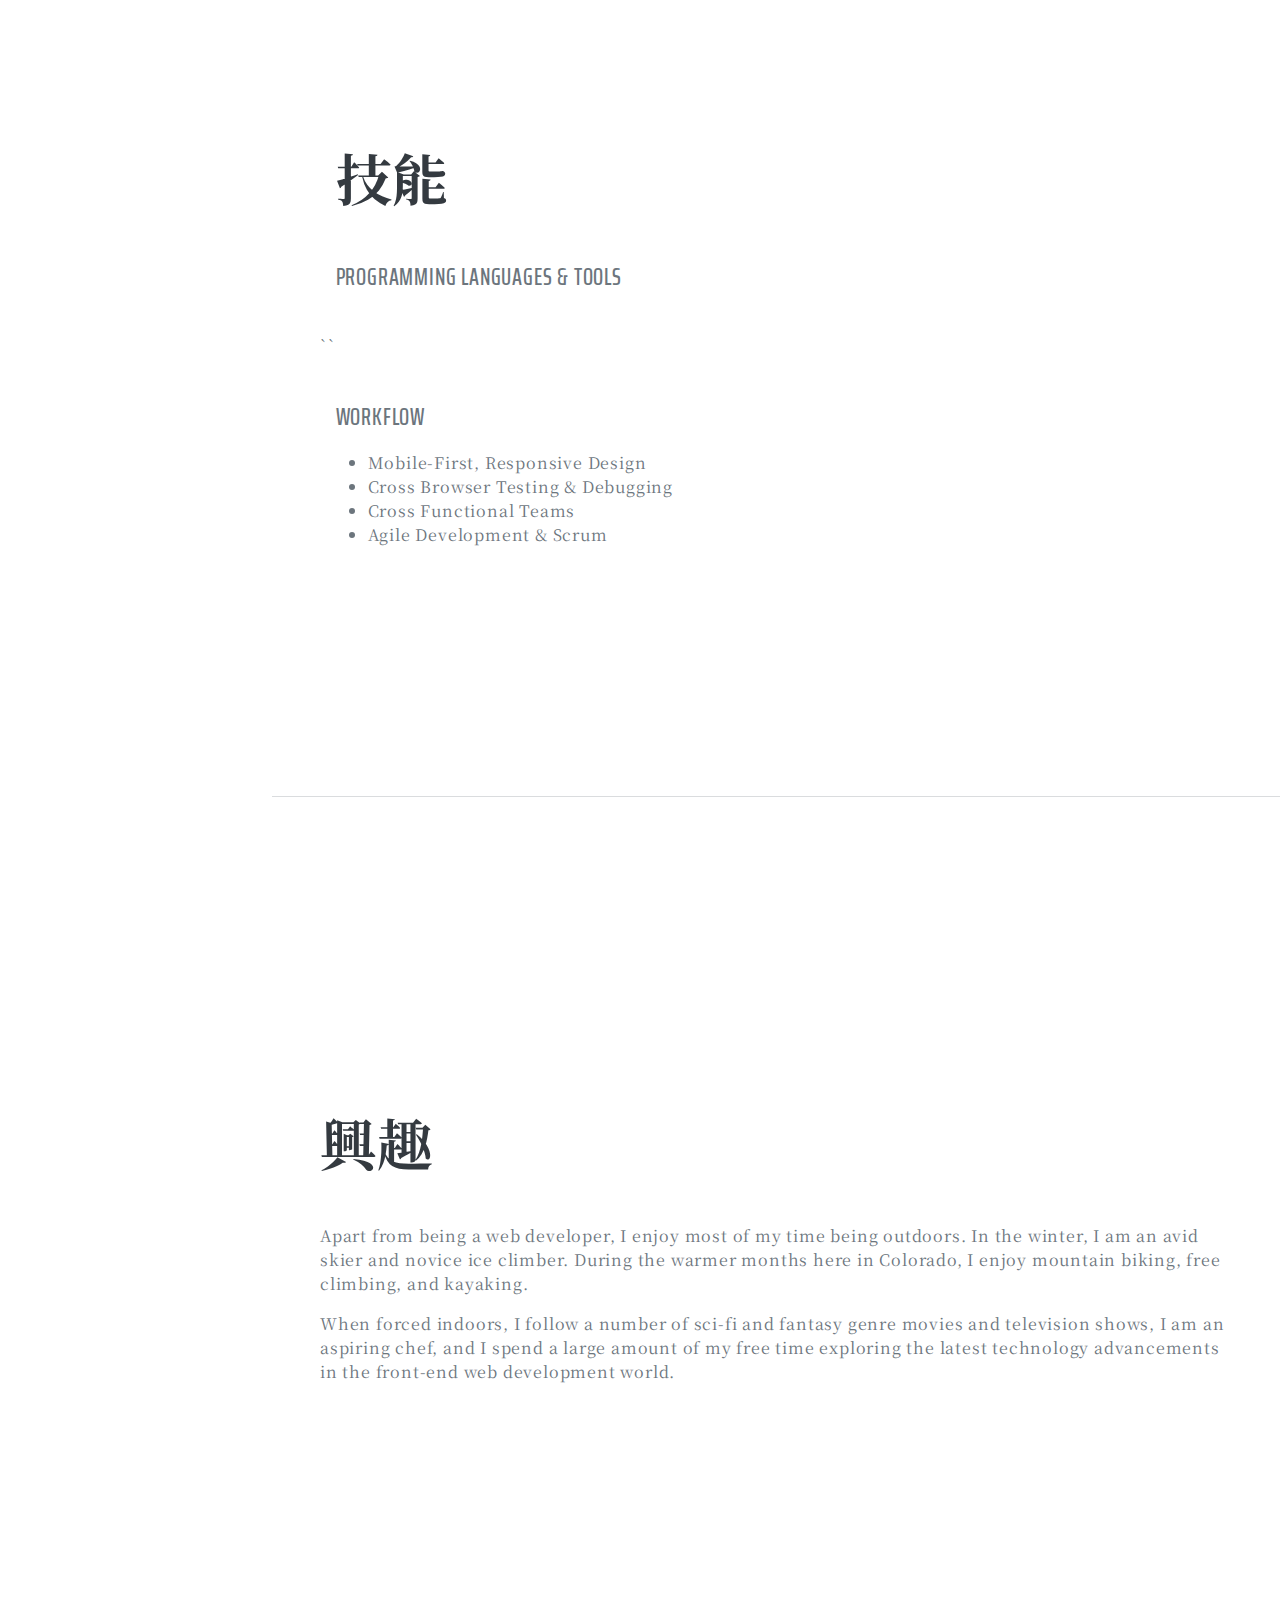
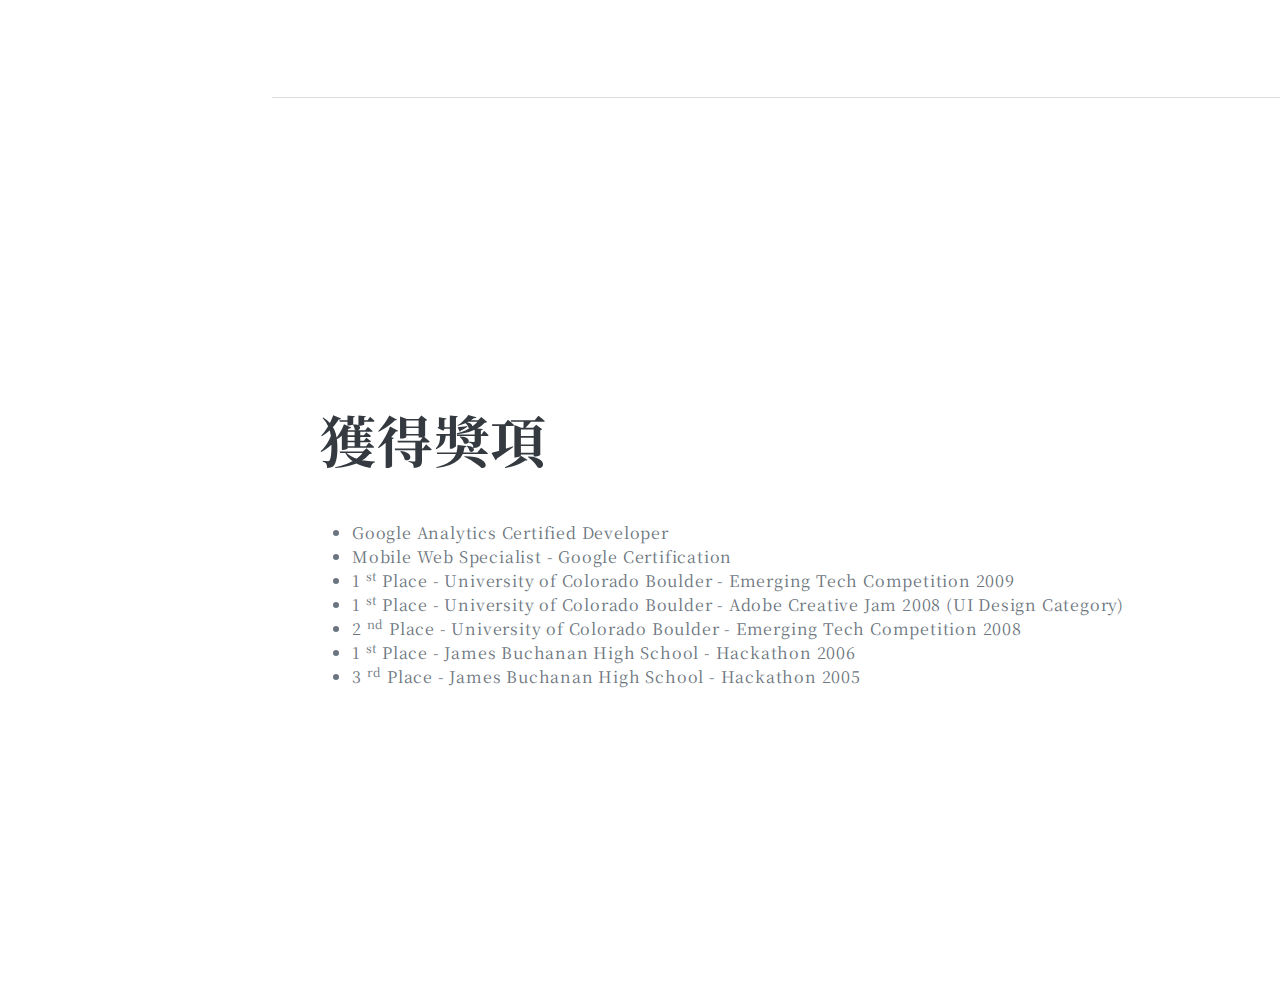
==== commit fa9f1247: "Update index.html" ====
--- a/index.html
+++ b/index.html
@@ -52,23 +52,23 @@
                 <div class="resume-section-content">
                     <h1 class="mb-0">
                         <span class="text-primary">張詠淞</span>
-                        <table class="table table-striped"id="petertable">
-                            <tr>
-                               <th>姓名</th>
-                               <th>性別</th>
-                               <th>信箱</th>
-                            </tr>
-                            <tr>
-                               <td>張詠淞</td>
-                               <td>男性</td>
-                               <td>a110070007@mail.shu.edu.tw</td>
-                            </tr>
-                               <td>老大</td>
-                               <td>不明</td>
-                               <td>Frog@mail.shu.edu.tw</td>
-                            </tr>
-                         </table>
                     </h1>
+                    <table class="table table-striped petertable">
+                        <tr class="table-primary">
+                           <th>姓名</th>
+                           <th>性別</th>
+                           <th>信箱</th>
+                        </tr>
+                        <tr>
+                           <td>張詠淞</td>
+                           <td>男性</td>
+                           <td>a110070007@mail.shu.edu.tw</td>
+                        </tr>
+                           <td>老大</td>
+                           <td>不明</td>
+                           <td>Frog@mail.shu.edu.tw</td>
+                        </tr>
+                     </table>   
                     <div class="subheading mb-5">
                         世新資傳三甲 張詠淞 網頁設計課程學生
                         <a href="a110070007@mail.shu.edu.tw">a110070007@mail.shu.edu.tw</a>
--- a/css/my_style.css
+++ b/css/my_style.css
@@ -4,7 +4,7 @@
 }
 .p{
     color: red;
-    font-size: 40px;
+    font-size: 30px;
     text-align:left;
     text-indent: 2em;
 
@@ -26,7 +26,15 @@
     background-color: cornflowerblue;
     color: white;
 }
-tbody{
-    width: 40%;
-    background-color: burlywood;
-    }+.petertable{
+    width: 20%;
+    background-color: cornflowerblue;
+    }
+.petertable th{
+    text-align: center; 
+    background-color: aquamarine;
+}
+.petertable td{
+    text-align: center;  
+    background-color: slategrey;   
+}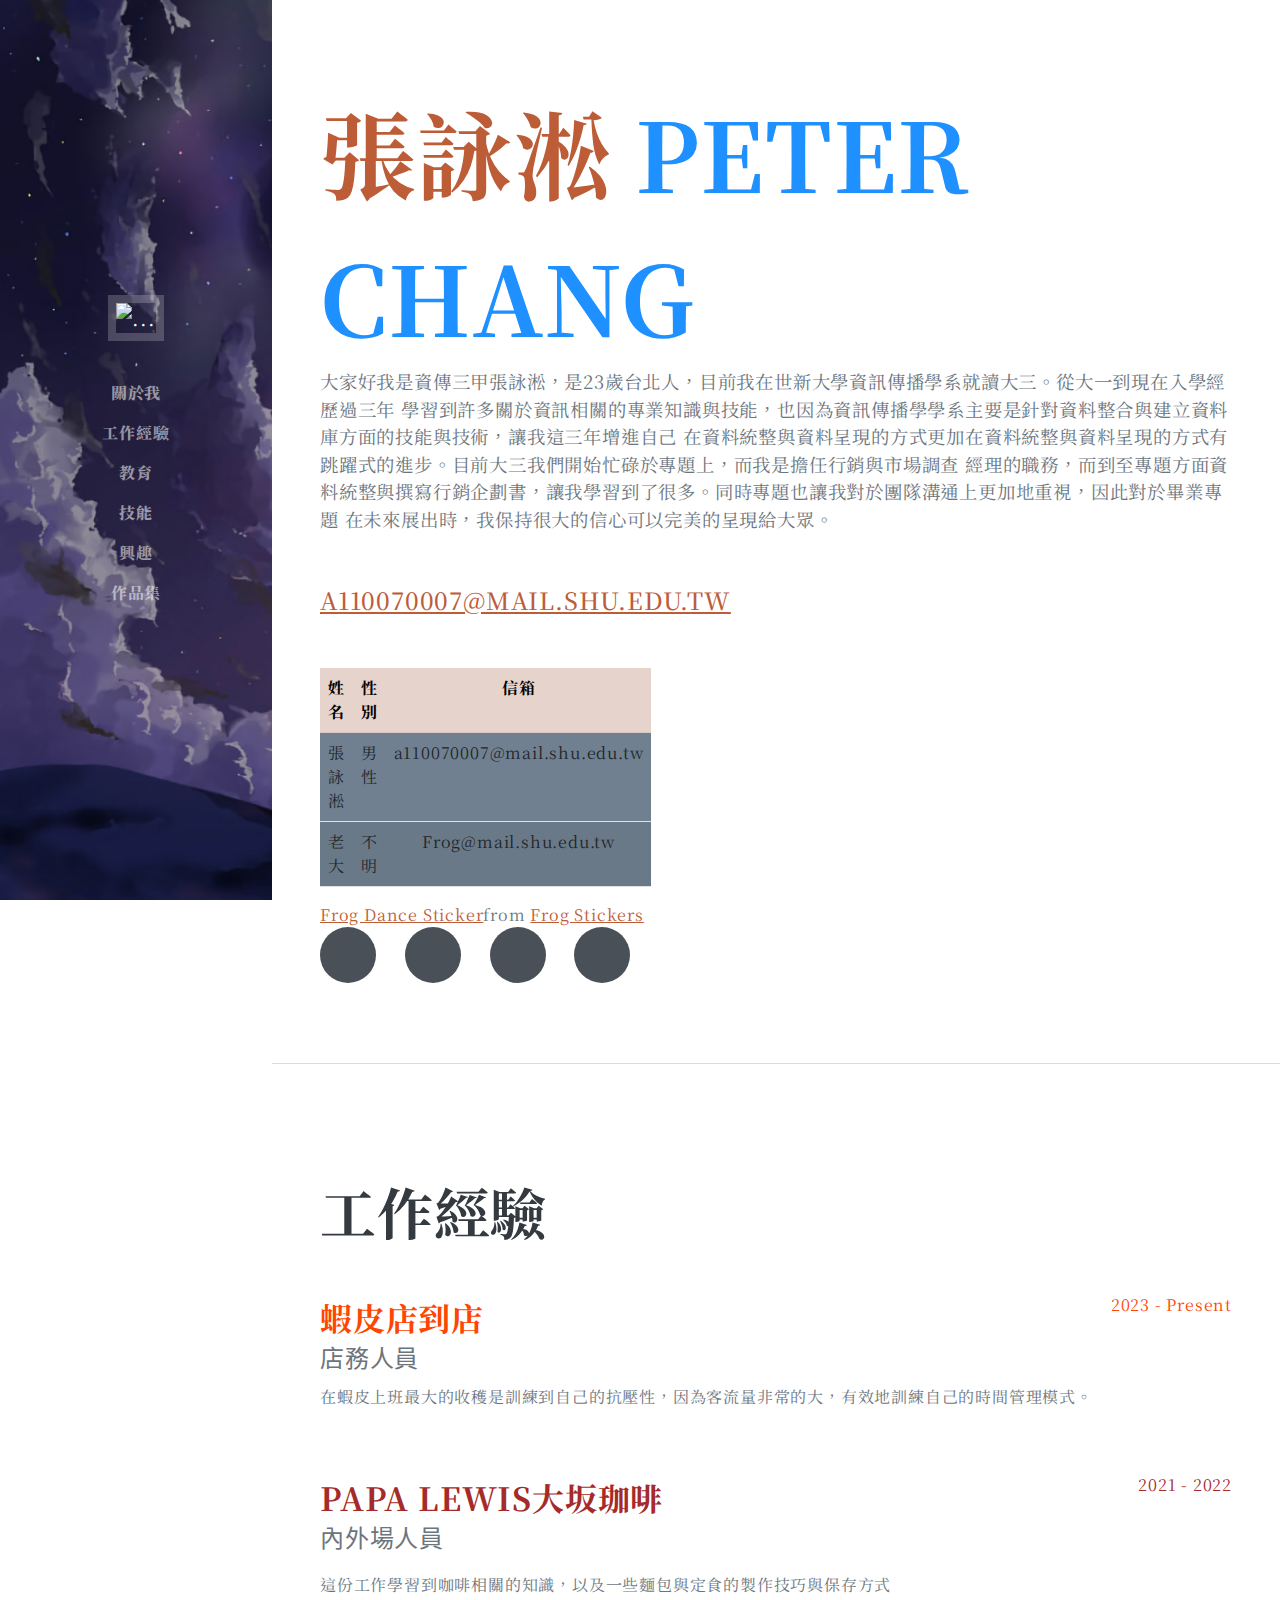
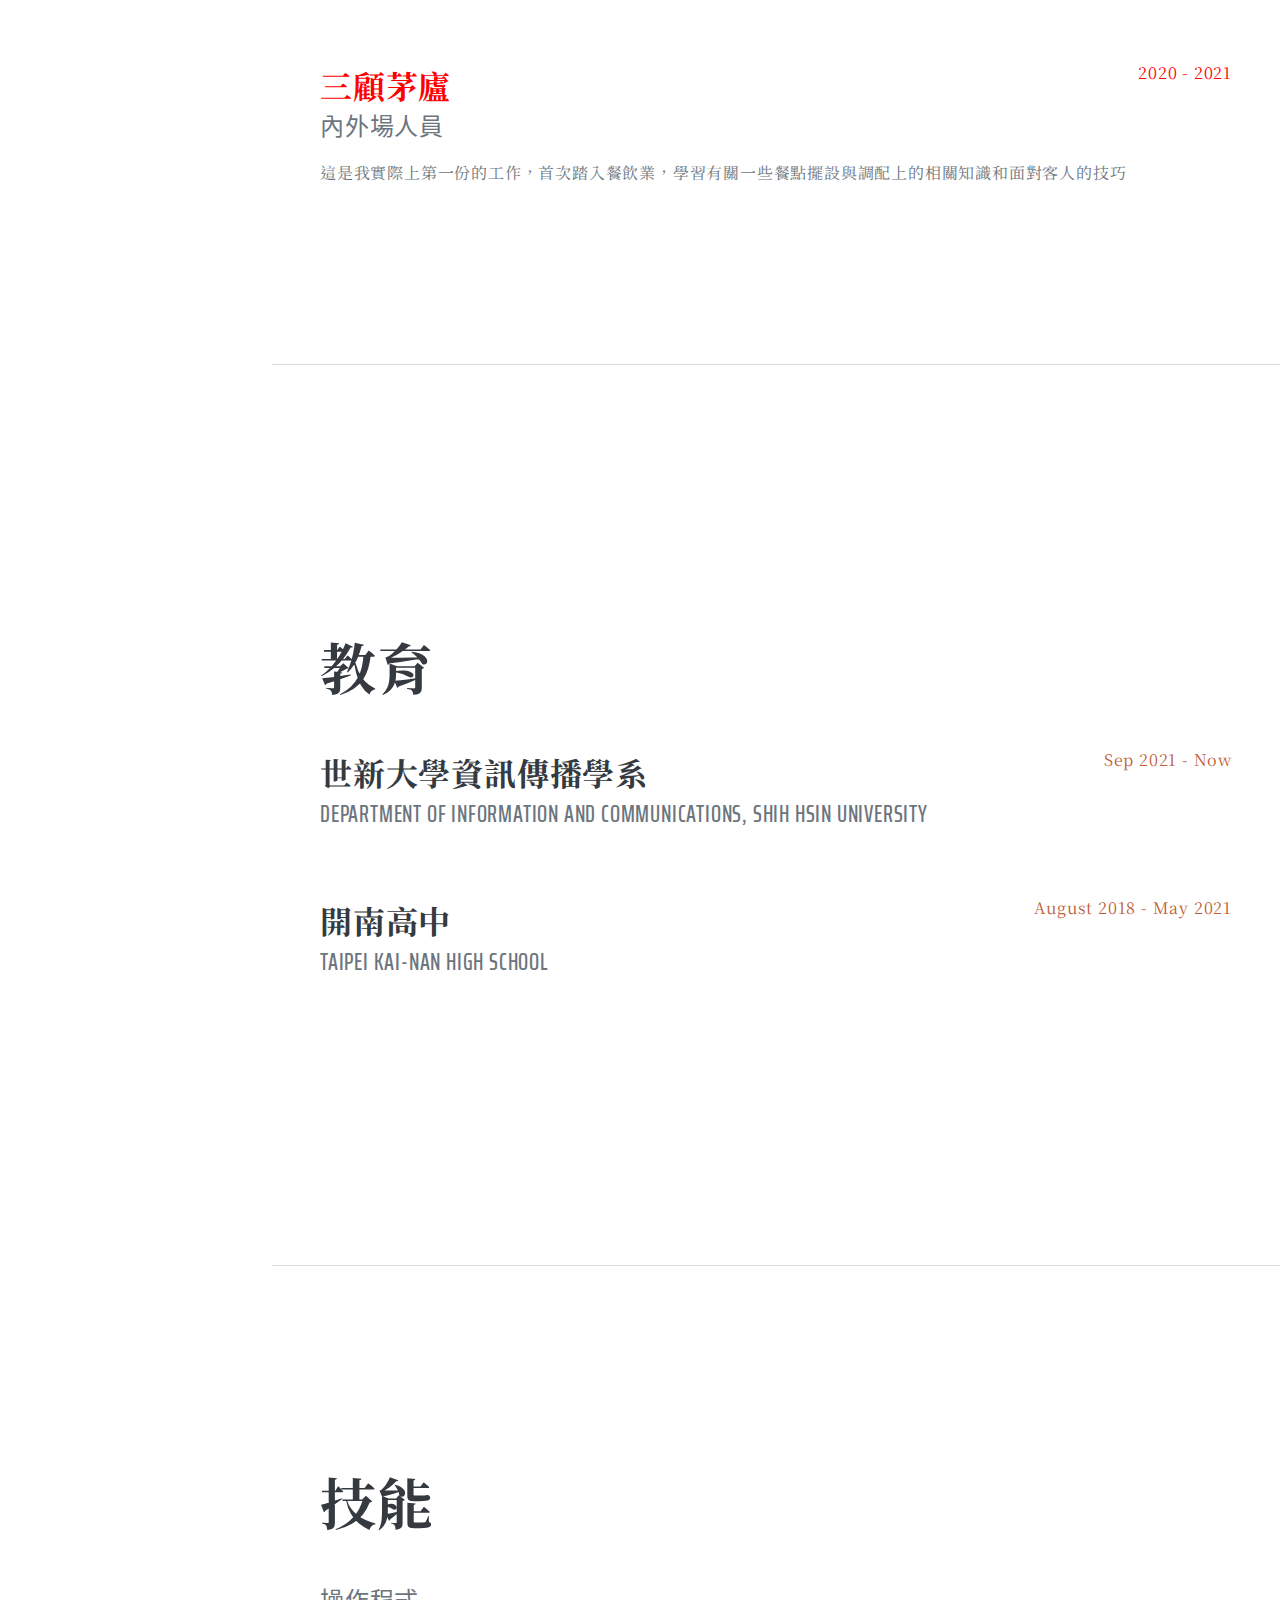
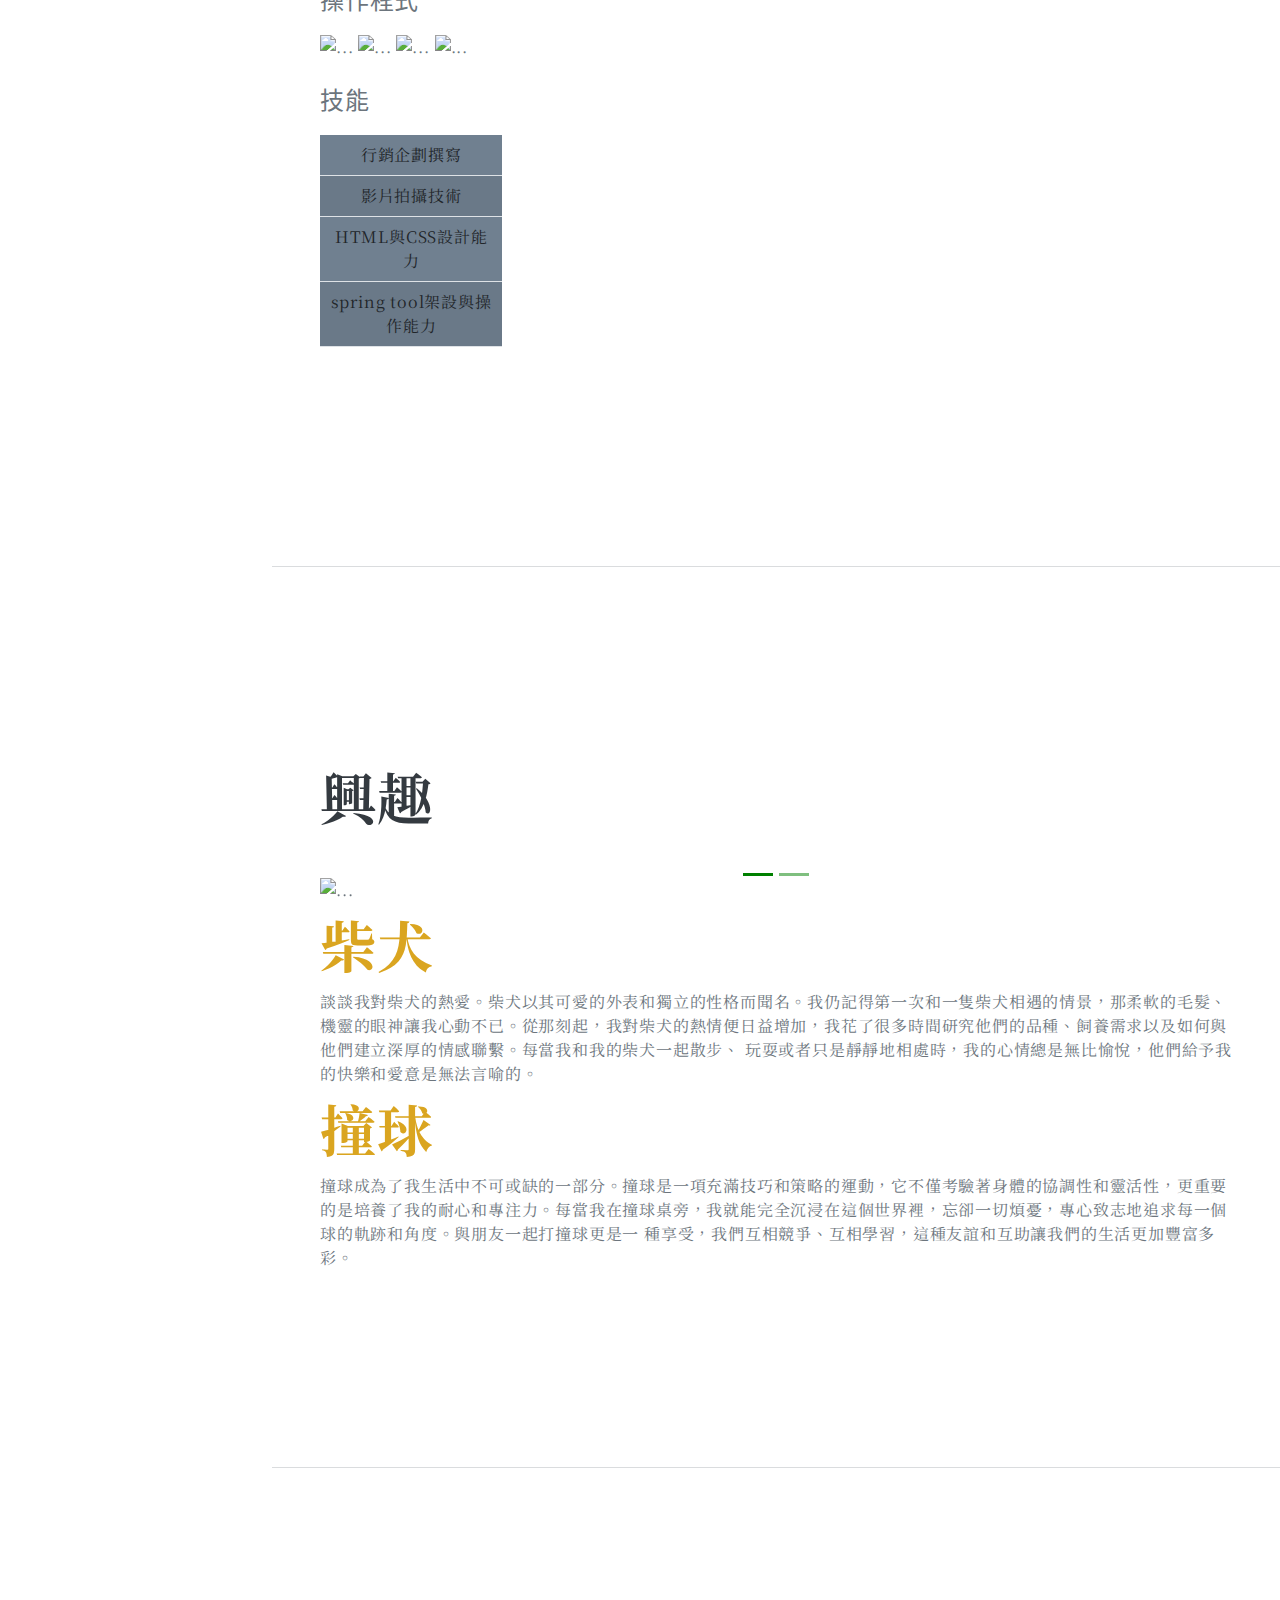
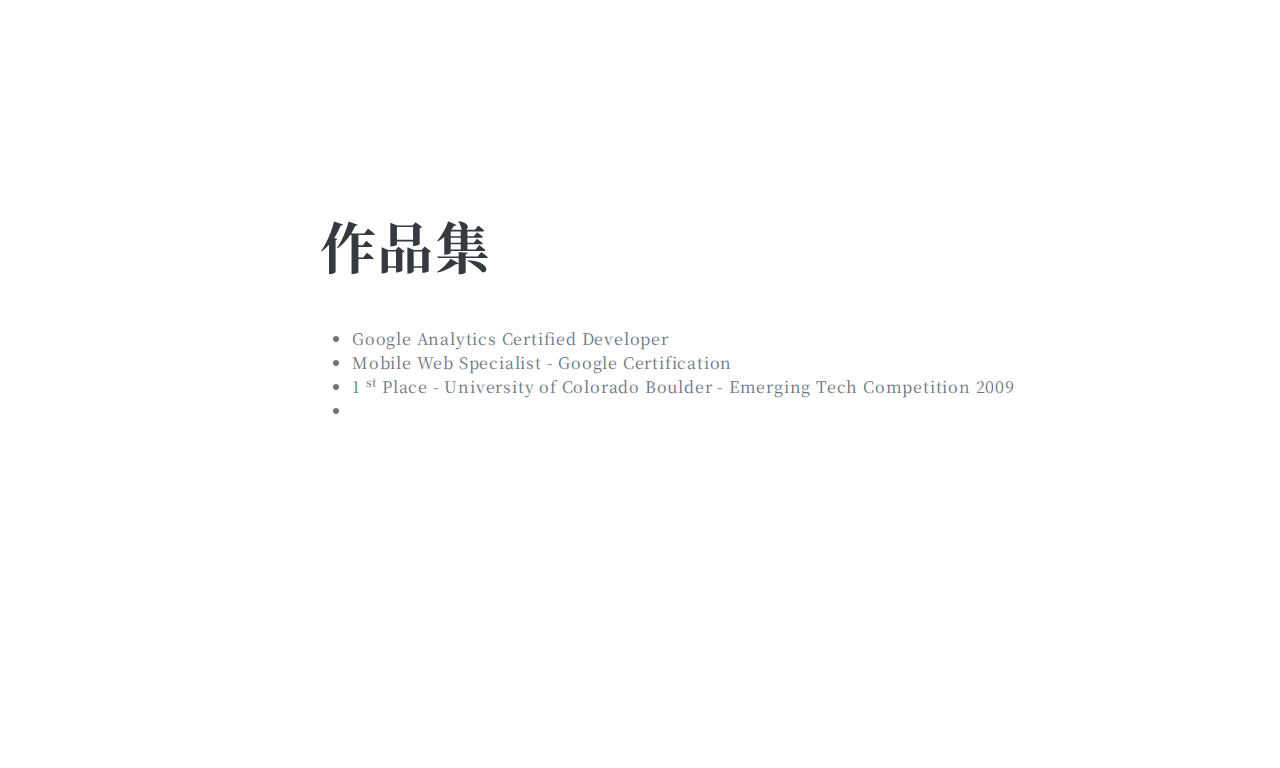
==== commit f09ae4d3: "Update index.html" ====
--- a/index.html
+++ b/index.html
@@ -21,9 +21,6 @@
         <link rel="bookmark" href="assets/img/1711628629.ico" />
     </head>
        <body>
-       <p style="color: aqua; background-color:wheat ;"> CSS練習~CSS練習~CSS練習~</p>
-       <div class="tenor-gif-embed" data-postid="17799157" data-share-method="host" data-aspect-ratio="1.72973" data-width="40%"><a href="https://tenor.com/view/frog-dance-moves-pepe-gif-17799157">Frog Dance Sticker</a>from <a href="https://tenor.com/search/frog-stickers">Frog Stickers</a>
-      </div> 
        <script type="text/javascript" async src="https://tenor.com/embed.js"></script>
        </body>
     <body id="page-top">
@@ -31,17 +28,17 @@
         <nav class="navbar navbar-expand-lg navbar-dark bg-primary fixed-top " id="sideNav";>
             <a class="navbar-brand js-scroll-trigger" href="#page-top">
                 <span class="d-block d-lg-none">張詠淞</span>
-                <span class="d-none d-lg-block"><img class="img-fluid img-profile circle mx-auto mb-2" src="assets/img/PETER1155.jpg" alt="..." /></span>
+                <span class="d-none d-lg-block"><img class="img-fluid img-profile circle mx-auto mb-4" src="assets/img/PETER1155.jpg" alt="..." /></span>
             </a>
             <button class="navbar-toggler" type="button" data-bs-toggle="collapse" data-bs-target="#navbarResponsive" aria-controls="navbarResponsive" aria-expanded="false" aria-label="Toggle navigation"><span class="navbar-toggler-icon"></span></button>
             <div class="collapse navbar-collapse" id="navbarResponsive">
                 <ul class="navbar-nav">
-                    <li class="nav-item"><a class="nav-link js-scroll-trigger" href="#about">關於詠淞</a></li>
-                    <li class="nav-item"><a class="nav-link js-scroll-trigger" href="#experience">經歷</a></li>
+                    <li class="nav-item"><a class="nav-link js-scroll-trigger" href="#about">關於我</a></li>
+                    <li class="nav-item"><a class="nav-link js-scroll-trigger" href="#experience">工作經驗</a></li>
                     <li class="nav-item"><a class="nav-link js-scroll-trigger" href="#education">教育</a></li>
                     <li class="nav-item"><a class="nav-link js-scroll-trigger" href="#skills">技能</a></li>
                     <li class="nav-item"><a class="nav-link js-scroll-trigger" href="#interests">興趣</a></li>
-                    <li class="nav-item"><a class="nav-link js-scroll-trigger" href="#awards">獲得獎項</a></li>
+                    <li class="nav-item"><a class="nav-link js-scroll-trigger" href="#awards">作品集</a></li>
                 </ul>
             </div>
         </nav>
@@ -51,74 +48,78 @@
             <section class="resume-section" id="about">
                 <div class="resume-section-content">
                     <h1 class="mb-0">
-                        <span class="text-primary">張詠淞</span>
+                        <span class="text-primary">張詠淞 </span>
+                            <Span style="color: dodgerblue;">Peter chang</Span>
                     </h1>
-                    <table class="table table-striped petertable">
-                        <tr class="table-primary">
-                           <th>姓名</th>
-                           <th>性別</th>
-                           <th>信箱</th>
-                        </tr>
-                        <tr>
-                           <td>張詠淞</td>
-                           <td>男性</td>
-                           <td>a110070007@mail.shu.edu.tw</td>
-                        </tr>
-                           <td>老大</td>
-                           <td>不明</td>
-                           <td>Frog@mail.shu.edu.tw</td>
-                        </tr>
-                     </table>   
-                    <div class="subheading mb-5">
-                        世新資傳三甲 張詠淞 網頁設計課程學生
-                        <a href="a110070007@mail.shu.edu.tw">a110070007@mail.shu.edu.tw</a>
-                    </div>
-                    <p class="lead mb-5">大家好我是資傳三甲張詠淞，出生於台灣的一家六口的家庭，正在學習網頁設計。>
-                    
+                    <p class="lead mb-5">大家好我是資傳三甲張詠淞，是23歲台北人，目前我在世新大學資訊傳播學系就讀大三。從大一到現在入學經歷過三年
+                        學習到許多關於資訊相關的專業知識與技能，也因為資訊傳播學學系主要是針對資料整合與建立資料庫方面的技能與技術，讓我這三年增進自己
+                        在資料統整與資料呈現的方式更加在資料統整與資料呈現的方式有跳躍式的進步。目前大三我們開始忙碌於專題上，而我是擔任行銷與市場調查
+                        經理的職務，而到至專題方面資料統整與撰寫行銷企劃書，讓我學習到了很多。同時專題也讓我對於團隊溝通上更加地重視，因此對於畢業專題
+                        在未來展出時，我保持很大的信心可以完美的呈現給大眾。
+                        <div class="subheading mb-5">
+                            <a href="a110070007@mail.shu.edu.tw">a110070007@mail.shu.edu.tw</a>
+                            
+                        </div>
+                        <table class="table table-striped  table table-hover petertable">
+                            <tr class="table-primary">
+                               <th>姓名</th>
+                               <th>性別</th>
+                               <th>信箱</th>
+                            </tr>
+                            <tr>
+                               <td>張詠淞</td>
+                               <td>男性</td>
+                               <td>a110070007@mail.shu.edu.tw</td>
+                            </tr>
+                               <td>老大</td>
+                               <td>不明</td>
+                               <td>Frog@mail.shu.edu.tw</td>
+                            </tr>
+                         </table>  
+                         <div class="tenor-gif-embed" data-postid="17799157" data-share-method="host" data-aspect-ratio="1.72973" data-width="20%"><a href="https://tenor.com/view/frog-dance-moves-pepe-gif-17799157">Frog Dance Sticker</a>from <a href="https://tenor.com/search/frog-stickers">Frog Stickers</a>
+                         </div> 
                     <div class="social-icons">
                         <a class="social-icon" href="#!"><i class="fab fa-linkedin-in"></i></a>
                         <a class="social-icon" href="https://github.com/YUNGSUNGCHUNG/YUNGSUNGCHUNG.github.io"><i class="fab fa-github"></i></a>
                         <a class="social-icon" href="https://www.instagram.com/?hl=zh-tw"><i class="fa-brands fa-square-instagram"></i></a>
                         <a class="social-icon" href="https://www.facebook.com/"><i class="fab fa-facebook-f"></i></a>
-                    </div>
-                </div>
+                   
+                    </div>
+                </div>
+                
             </section>
             <hr class="m-0" />
             <!-- Experience-->
             <section class="resume-section" id="experience">
                 <div class="resume-section-content">
-                    <h2 class="mb-5">經歷</h2>
-                    <div class="d-flex flex-column flex-md-row justify-content-between mb-5">
-                        <div class="flex-grow-1">
-                            <h3 class="mb-0">Senior Web Developer</h3>
-                            <div class="subheading mb-3">Intelitec Solutions</div>
-                            <p>Bring to the table win-win survival strategies to ensure proactive domination. At the end of the day, going forward, a new normal that has evolved from generation X is on the runway heading towards a streamlined cloud solution. User generated content in real-time will have multiple touchpoints for offshoring.</p>
-                        </div>
-                        <div class="flex-shrink-0"><span class="text-primary">March 2013 - Present</span></div>
-                    </div>
-                    <div class="d-flex flex-column flex-md-row justify-content-between mb-5">
-                        <div class="flex-grow-1">
-                            <h3 class="mb-0">Web Developer</h3>
-                            <div class="subheading mb-3">Intelitec Solutions</div>
-                            <p>Capitalize on low hanging fruit to identify a ballpark value added activity to beta test. Override the digital divide with additional clickthroughs from DevOps. Nanotechnology immersion along the information highway will close the loop on focusing solely on the bottom line.</p>
-                        </div>
-                        <div class="flex-shrink-0"><span class="text-primary">December 2011 - March 2013</span></div>
-                    </div>
-                    <div class="d-flex flex-column flex-md-row justify-content-between mb-5">
-                        <div class="flex-grow-1">
-                            <h3 class="mb-0">Junior Web Designer</h3>
-                            <div class="subheading mb-3">Shout! Media Productions</div>
-                            <p>Podcasting operational change management inside of workflows to establish a framework. Taking seamless key performance indicators offline to maximise the long tail. Keeping your eye on the ball while performing a deep dive on the start-up mentality to derive convergence on cross-platform integration.</p>
-                        </div>
-                        <div class="flex-shrink-0"><span class="text-primary">July 2010 - December 2011</span></div>
-                    </div>
-                    <div class="d-flex flex-column flex-md-row justify-content-between">
-                        <div class="flex-grow-1">
-                            <h3 class="mb-0">Web Design Intern</h3>
-                            <div class="subheading mb-3">Shout! Media Productions</div>
-                            <p>Collaboratively administrate empowered markets via plug-and-play networks. Dynamically procrastinate B2C users after installed base benefits. Dramatically visualize customer directed convergence without revolutionary ROI.</p>
-                        </div>
-                        <div class="flex-shrink-0"><span class="text-primary">September 2008 - June 2010</span></div>
+                    <h2 class="mb-5">工作經驗</h2>
+                    <div class="d-flex flex-column flex-md-row justify-content-between mb-5">
+                        <div class="flex-grow-1">
+                            <h3 class="mb-0">
+                                <Span style="color: orangered;">蝦皮店到店</Span></h3>
+                            <div class="subheading mb-2">店務人員</div>
+                            <p>在蝦皮上班最大的收穫是訓練到自己的抗壓性，因為客流量非常的大，有效地訓練自己的時間管理模式。
+                            </p>
+                        </div>
+                        <div class="flex-shrink-0"><span class="text-primary"><Span style="color: orangered;">2023 - Present</span></div>
+                    </div>
+                    <div class="d-flex flex-column flex-md-row justify-content-between mb-5">
+                        <div class="flex-grow-1">
+                            <h3 class="mb-0">
+                                <Span style="color:brown;">PaPa Lewis大坂珈啡</Span></h3>
+                            <div class="subheading mb-3">內外場人員</div>
+                            <p>這份工作學習到咖啡相關的知識，以及一些麵包與定食的製作技巧與保存方式</p>
+                        </div>
+                        <div class="flex-shrink-0"><span class="text-primary"><Span style="color:brown;">2021  -  2022</Span></div>
+                    </div>
+                    <div class="d-flex flex-column flex-md-row justify-content-between mb-5">
+                        <div class="flex-grow-1">
+                            <h3 class="mb-0">
+                                <Span style="color:red;">三顧茅廬</Span></h3>
+                            <div class="subheading mb-3">內外場人員</div>
+                            <p>這是我實際上第一份的工作，首次踏入餐飲業，學習有關一些餐點擺設與調配上的相關知識和面對客人的技巧</p>
+                        </div>
+                        <div class="flex-shrink-0"><span class="text-primary"> <Span style="color:red;">2020 - 2021</span></div>
                     </div>
                 </div>
             </section>
@@ -130,15 +131,14 @@
                     <div class="d-flex flex-column flex-md-row justify-content-between mb-5">
                         <div class="flex-grow-1">
                             <h3 class="mb-0">世新大學資訊傳播學系<a class="ec_icon" href="https://ics.wp.shu.edu.tw/" target="_blank"><i class="fa-solid fa-link"></i></a></h3>
-                            <div class="subheading mb-3">Bachelor of Science</div>
-                            <div>Computer Science - Web Development Track</div>
+                            <div class="subheading mb-3"> Department of Information and Communications, Shih Hsin University</div>
                         </div>
                         <div class="flex-shrink-0"><span class="text-primary">Sep 2021 -  Now </span></div>
                     </div>
                     <div class="d-flex flex-column flex-md-row justify-content-between">
                         <div class="flex-grow-1">
-                            <h3 class="mb-0">開南高職<a class="ec_icon"href="https://www.knvs.tp.edu.tw/"target="_blank"><i class="fa-solid fa-link"></i></a></h3>
-                            <div class="subheading mb-3">Technology Magnet Program</div>
+                            <h3 class="mb-0">開南高中<a class="ec_icon"href="https://www.knvs.tp.edu.tw/"target="_blank"><i class="fa-solid fa-link"></i></a></h3>
+                            <div class="subheading mb-3">Taipei Kai-Nan High School</div>
                         </div>
                         <div class="flex-shrink-0"><span class="text-primary">August 2018 - May 2021</span></div>
                     </div>
@@ -146,43 +146,34 @@
             </section>
             <hr class="m-0" />
             <!-- Skills-->
-            <section class="resume-section" id="skills">``
+            <section class="resume-section" id="skills">
                 <div class="resume-section-content">
                     <h2 class="mb-5">技能</h2>
-                    <div class="subheading mb-3">Programming Languages & Tools</div>
-                    <ul class="list-inline dev-icons">
-                        <li class="list-inline-item"><i class="fab fa-html5"></i></li>
-                        <li class="list-inline-item"><i class="fab fa-css3-alt"></i></li>
-                        <li class="list-inline-item"><i class="fab fa-js-square"></i></li>
-                        <li class="list-inline-item"><i class="fab fa-angular"></i></li>
-                        <li class="list-inline-item"><i class="fab fa-react"></i></li>
-                        <li class="list-inline-item"><i class="fab fa-node-js"></i></li>
-                        <li class="list-inline-item"><i class="fab fa-sass"></i></li>
-                        <li class="list-inline-item"><i class="fab fa-less"></i></li>
-                        <li class="list-inline-item"><i class="fab fa-wordpress"></i></li>
-                        <li class="list-inline-item"><i class="fab fa-gulp"></i></li>
-                        <li class="list-inline-item"><i class="fab fa-grunt"></i></li>
-                        <li class="list-inline-item"><i class="fab fa-npm"></i></li>
-                    </ul>
-                    <div class="subheading mb-3">Workflow</div>
-                    <ul class="fa-ul mb-0">
-                        <li>
-                            <span class="fa-li"><i class="fas fa-check"></i></span>
-                            Mobile-First, Responsive Design
-                        </li>
-                        <li>
-                            <span class="fa-li"><i class="fas fa-check"></i></span>
-                            Cross Browser Testing & Debugging
-                        </li>
-                        <li>
-                            <span class="fa-li"><i class="fas fa-check"></i></span>
-                            Cross Functional Teams
-                        </li>
-                        <li>
-                            <span class="fa-li"><i class="fas fa-check"></i></span>
-                            Agile Development & Scrum
-                        </li>
-                    </ul>
+                  
+                    <div class="subheading mb-3">操作程式</div>
+                    <img class="img-fluid img-profile circle mx-auto mb-4" src="assets/img/VS.jpg" alt="..." style="width: 50px;">
+                    <img class="img-fluid img-profile circle mx-auto mb-4" src="assets/img/WORD.jpg" alt="..." style="width: 50px;">
+                    <img class="img-fluid img-profile circle mx-auto mb-4" src="assets/img/spring.png" alt="..." style="width: 50px;">
+                    <img class="img-fluid img-profile circle mx-auto mb-4" src="assets/img/YT.jpg" alt="..." style="width: 50px;">
+                    <div class="subheading mb-3">技能</div>
+                   <table class="table table-striped  table table-hover petertable">
+                        <tr class="table-primary">
+                         
+                        </tr>
+                        <tr>
+                           <td>行銷企劃撰寫</td>
+                        </tr>
+                        <td>影片拍攝技術</td>
+                        </tr>
+                        <tr>
+                            <td>HTML與CSS設計能力</td>
+                         </tr>
+                         <tr>
+                            <td>spring tool架設與操作能力</td>
+                         </tr>
+                         </tr>
+                     </table>  
+                   
                 </div>
             </section>
             <hr class="m-0" />
@@ -190,15 +181,44 @@
             <section class="resume-section" id="interests">
                 <div class="resume-section-content">
                     <h2 class="mb-5">興趣</h2>
-                    <p>Apart from being a web developer, I enjoy most of my time being outdoors. In the winter, I am an avid skier and novice ice climber. During the warmer months here in Colorado, I enjoy mountain biking, free climbing, and kayaking.</p>
-                    <p class="mb-0">When forced indoors, I follow a number of sci-fi and fantasy genre movies and television shows, I am an aspiring chef, and I spend a large amount of my free time exploring the latest technology advancements in the front-end web development world.</p>
-                </div>
+                    <div id="carouselExampleIndicators" class="carousel slide" data-bs-ride="carousel">
+                        <div class="carousel-indicators">
+                          <button type="button" data-bs-target="#carouselExampleIndicators" style="background-color: green;" class="active" aria-current="true" aria-label="Slide 1"></button>
+                          <button type="button" data-bs-target="#carouselExampleIndicators"  style="background-color: green;"data-bs-slide-to="1" aria-label="Slide 2"></button>
+                        </div>
+                        <div class="carousel-inner">
+                          <div class="carousel-item active data-bs-interval="10000">
+                            <img src="/assets/img/柴01.jpg" class="d-block w-100" alt="...">
+                          </div>
+                          <div class="carousel-item data-bs-interval="2000">
+                            <img src="/assets/img/柴02.jpg" class="d-block w-100" alt="...">
+                          </div>
+                        </div>
+                        <button class="carousel-control-prev" type="button" data-bs-target="#carouselExampleIndicators" data-bs-slide="prev">
+                          <span class="carousel-control-prev-icon" aria-hidden="true"></span>
+                          <span class="visually-hidden">Previous</span>
+                        </button>
+                        <button class="carousel-control-next" type="button" data-bs-target="#carouselExampleIndicators" data-bs-slide="next">
+                          <span class="carousel-control-next-icon" aria-hidden="true"></span>
+                          <span class="visually-hidden">Next</span>
+                        </button>
+                      </div>
+                      
+                      <h2 class="mb-1"> <Span style="color: goldenrod;">柴犬</Span></h2>
+                    <p class="mb-0">談談我對柴犬的熱愛。柴犬以其可愛的外表和獨立的性格而聞名。我仍記得第一次和一隻柴犬相遇的情景，那柔軟的毛髮、機靈的眼神讓我心動不已。從那刻起，我對柴犬的熱情便日益增加，我花了很多時間研究他們的品種、飼養需求以及如何與他們建立深厚的情感聯繫。每當我和我的柴犬一起散步、
+                    玩耍或者只是靜靜地相處時，我的心情總是無比愉悅，他們給予我的快樂和愛意是無法言喻的。</p>
+                    <h2 class="mb-1"> <Span style="color: goldenrod;">撞球</Span></h2>
+
+                    <p class="mb-0">撞球成為了我生活中不可或缺的一部分。撞球是一項充滿技巧和策略的運動，它不僅考驗著身體的協調性和靈活性，更重要的是培養了我的耐心和專注力。每當我在撞球桌旁，我就能完全沉浸在這個世界裡，忘卻一切煩憂，專心致志地追求每一個球的軌跡和角度。與朋友一起打撞球更是一
+                    種享受，我們互相競爭、互相學習，這種友誼和互助讓我們的生活更加豐富多彩。</p>
+                </div>
+
             </section>
             <hr class="m-0" />
             <!-- Awards-->
             <section class="resume-section" id="awards">
                 <div class="resume-section-content">
-                    <h2 class="mb-5">獲得獎項</h2>
+                    <h2 class="mb-5">作品集</h2>
                     <ul class="fa-ul mb-0">
                         <li>
                             <span class="fa-li"><i class="fas fa-trophy text-warning"></i></span>
@@ -214,30 +234,7 @@
                             <sup>st</sup>
                             Place - University of Colorado Boulder - Emerging Tech Competition 2009
                         </li>
-                        <li>
-                            <span class="fa-li"><i class="fas fa-trophy text-warning"></i></span>
-                            1
-                            <sup>st</sup>
-                            Place - University of Colorado Boulder - Adobe Creative Jam 2008 (UI Design Category)
-                        </li>
-                        <li>
-                            <span class="fa-li"><i class="fas fa-trophy text-warning"></i></span>
-                            2
-                            <sup>nd</sup>
-                            Place - University of Colorado Boulder - Emerging Tech Competition 2008
-                        </li>
-                        <li>
-                            <span class="fa-li"><i class="fas fa-trophy text-warning"></i></span>
-                            1
-                            <sup>st</sup>
-                            Place - James Buchanan High School - Hackathon 2006
-                        </li>
-                        <li>
-                            <span class="fa-li"><i class="fas fa-trophy text-warning"></i></span>
-                            3
-                            <sup>rd</sup>
-                            Place - James Buchanan High School - Hackathon 2005
-                        </li>
+                        <li>  
                     </ul>
                 </div>
             </section>
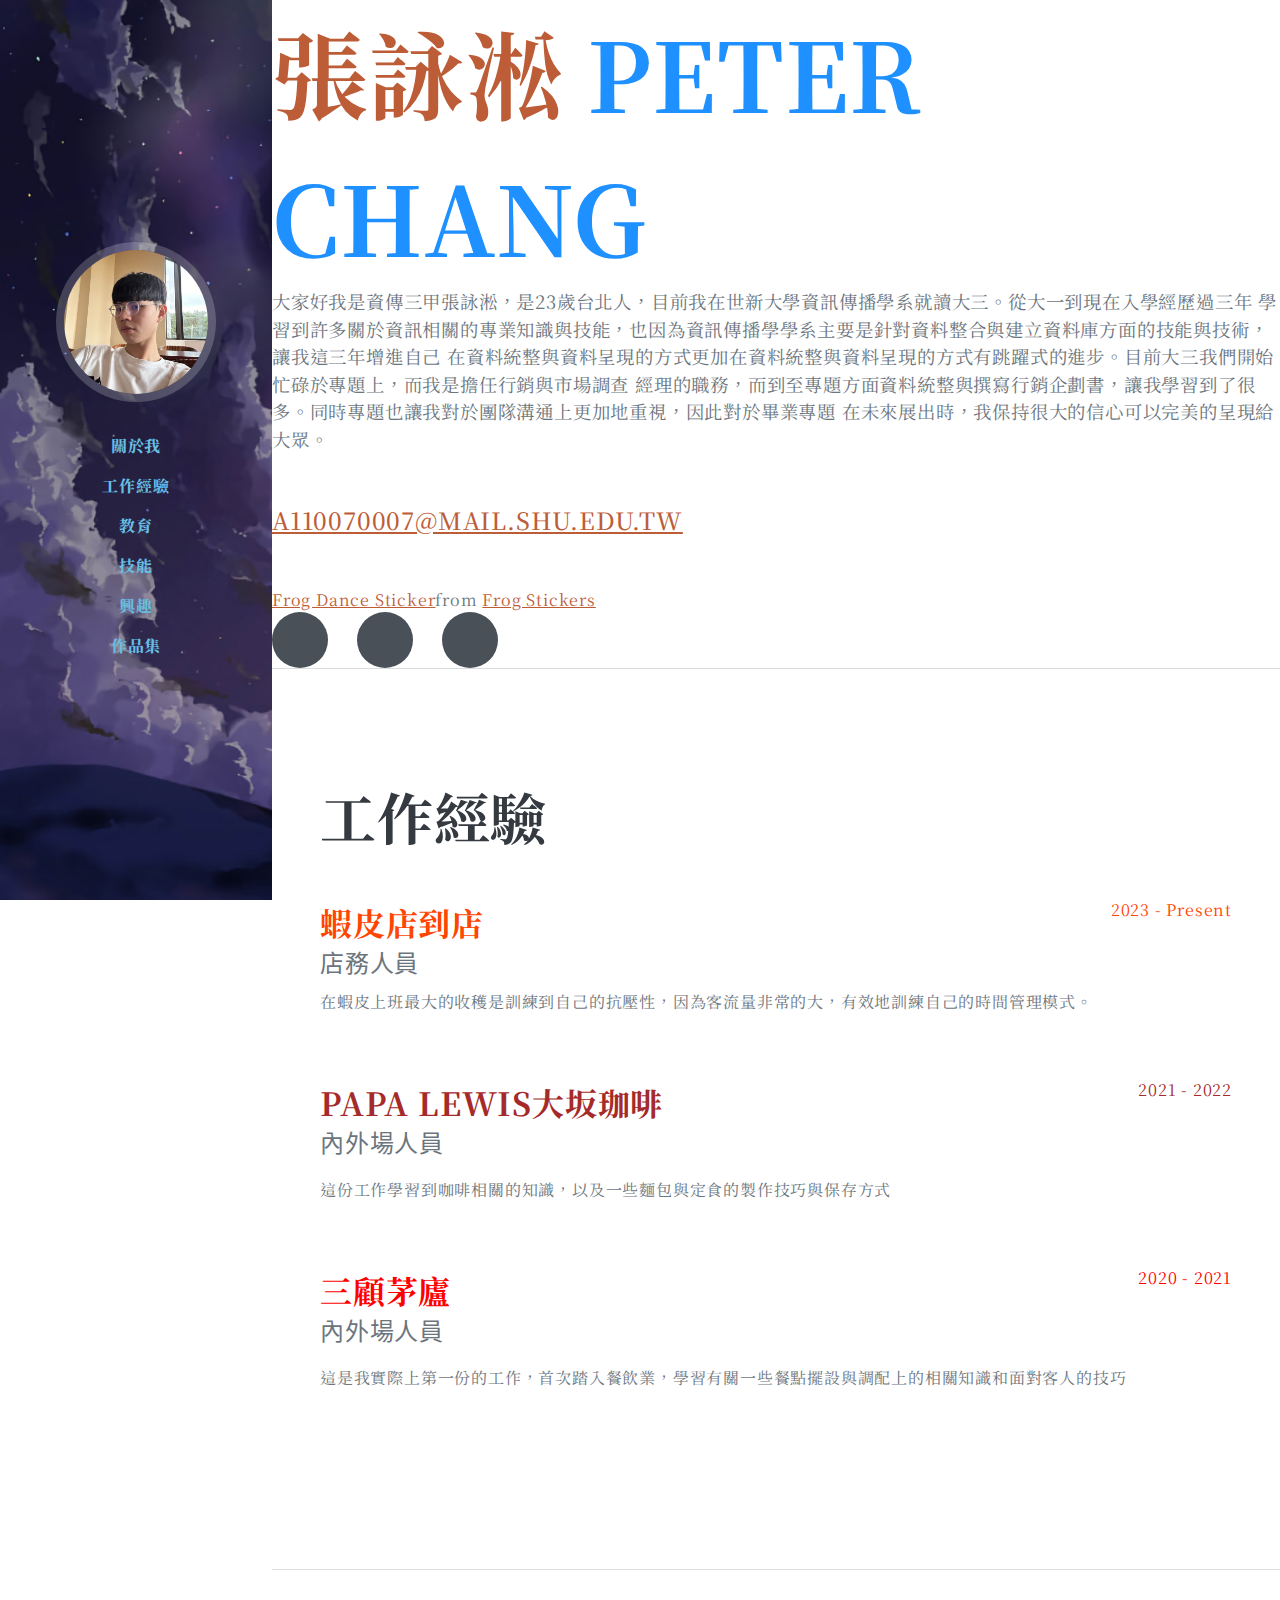
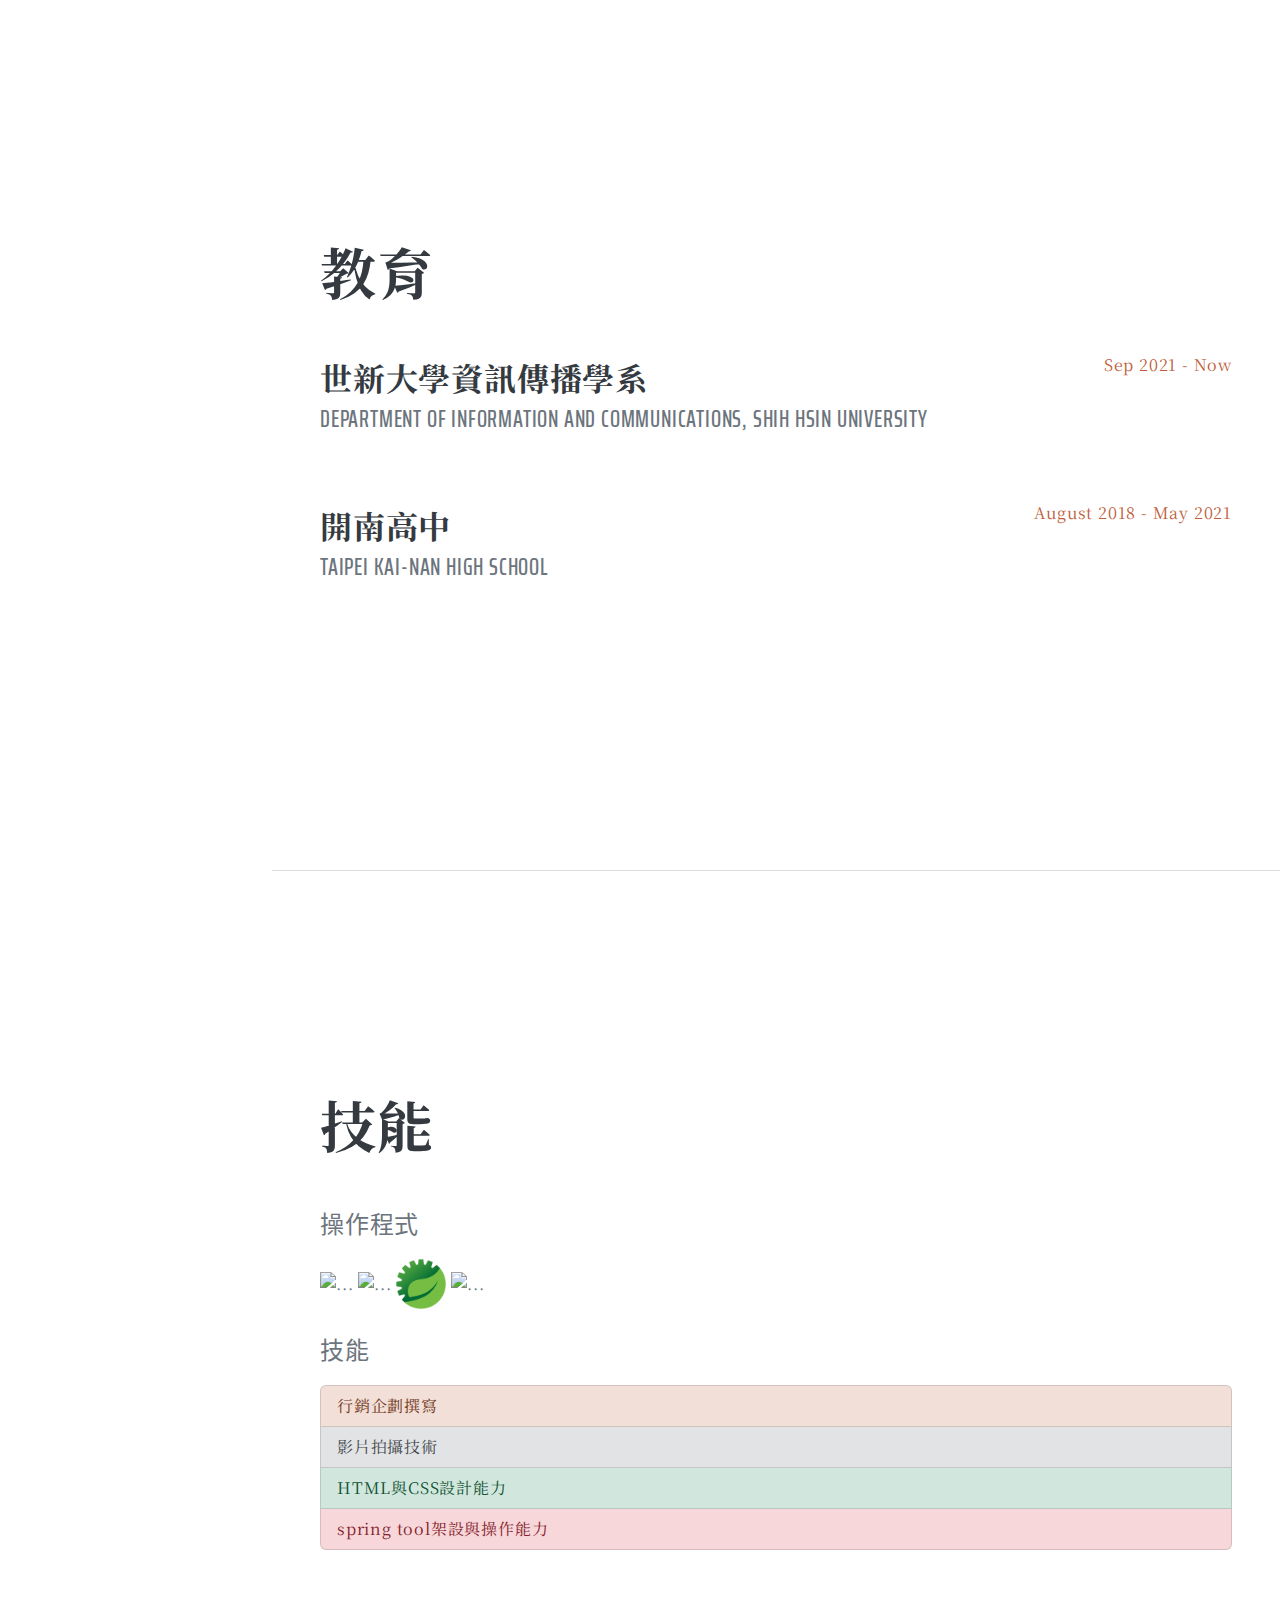
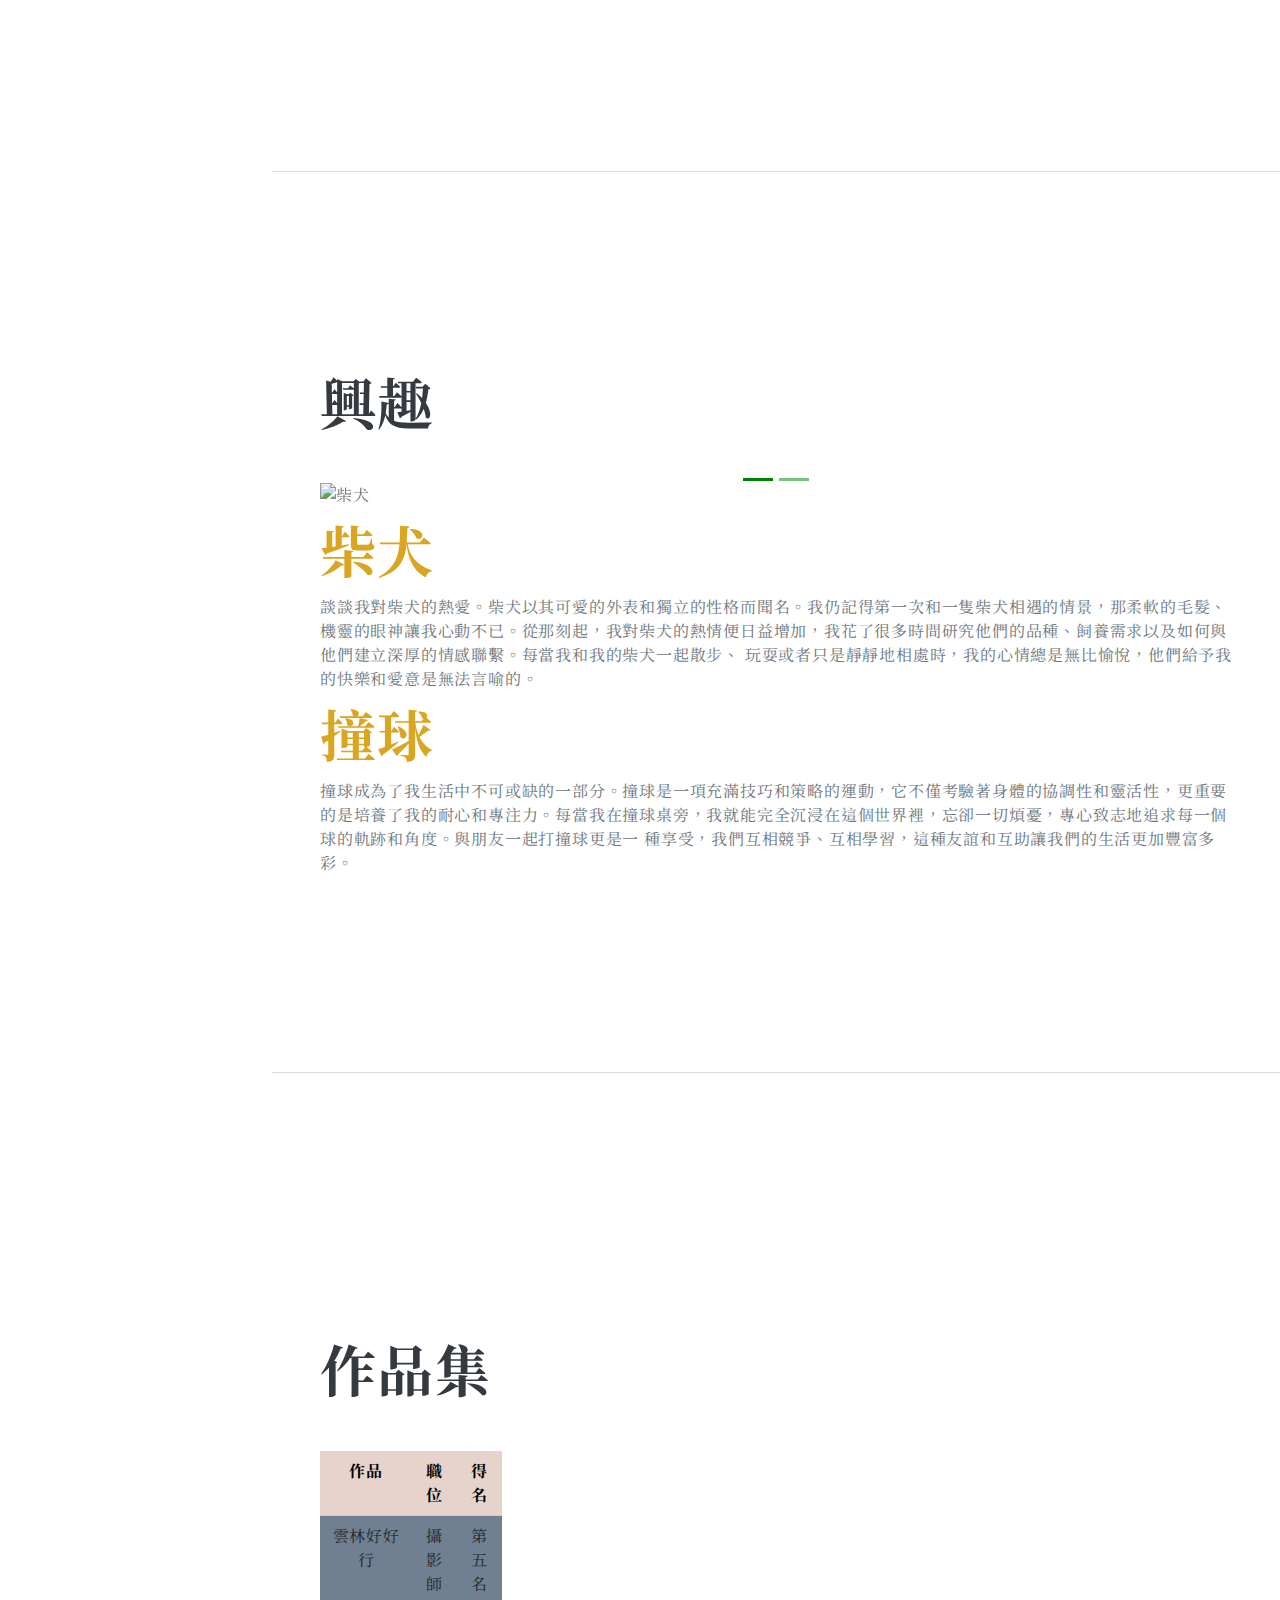
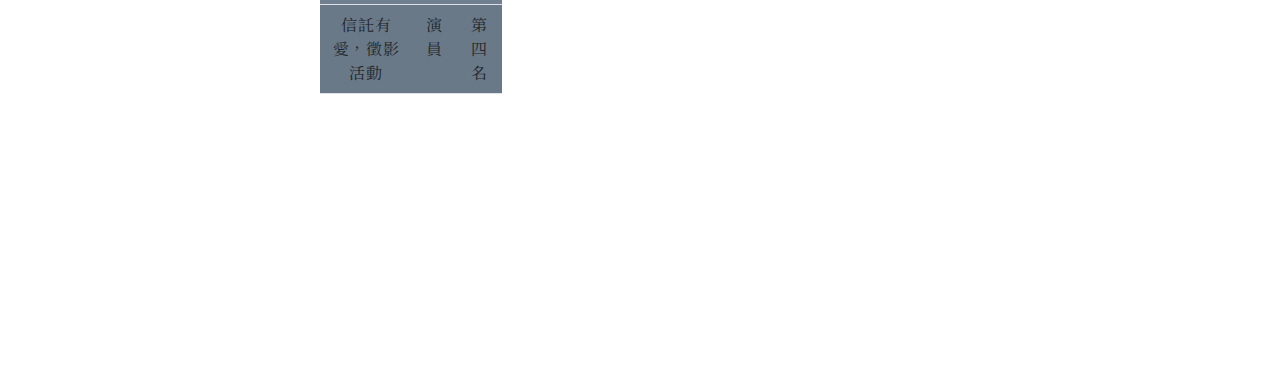
==== commit c9d25a76: "sb1" ====
--- a/index.html
+++ b/index.html
@@ -28,24 +28,24 @@
         <nav class="navbar navbar-expand-lg navbar-dark bg-primary fixed-top " id="sideNav";>
             <a class="navbar-brand js-scroll-trigger" href="#page-top">
                 <span class="d-block d-lg-none">張詠淞</span>
-                <span class="d-none d-lg-block"><img class="img-fluid img-profile circle mx-auto mb-4" src="assets/img/PETER1155.jpg" alt="..." /></span>
+                <span class="d-none d-lg-block"><img class="img-fluid img-profile rounded-circle mx-auto mb-3" src="assets/img/PETER1155.jpg" alt="阿松大頭貼" /></span>
             </a>
             <button class="navbar-toggler" type="button" data-bs-toggle="collapse" data-bs-target="#navbarResponsive" aria-controls="navbarResponsive" aria-expanded="false" aria-label="Toggle navigation"><span class="navbar-toggler-icon"></span></button>
             <div class="collapse navbar-collapse" id="navbarResponsive">
                 <ul class="navbar-nav">
-                    <li class="nav-item"><a class="nav-link js-scroll-trigger" href="#about">關於我</a></li>
-                    <li class="nav-item"><a class="nav-link js-scroll-trigger" href="#experience">工作經驗</a></li>
-                    <li class="nav-item"><a class="nav-link js-scroll-trigger" href="#education">教育</a></li>
-                    <li class="nav-item"><a class="nav-link js-scroll-trigger" href="#skills">技能</a></li>
-                    <li class="nav-item"><a class="nav-link js-scroll-trigger" href="#interests">興趣</a></li>
-                    <li class="nav-item"><a class="nav-link js-scroll-trigger" href="#awards">作品集</a></li>
+                    <li class="nav-item"><a class="nav-link js-scroll-trigger" href="#about"><Span style="color:  rgb(103, 190, 227);">關於我</Span></a></li>
+                    <li class="nav-item"><a class="nav-link js-scroll-trigger" href="#experience"><Span style="color:  rgb(103, 190, 227);">工作經驗</Span></a></li>
+                    <li class="nav-item"><a class="nav-link js-scroll-trigger" href="#education"><Span style="color: rgb(103, 190, 227);">教育</Span></a></li>
+                    <li class="nav-item"><a class="nav-link js-scroll-trigger" href="#skills"><Span style="color:  rgb(103, 190, 227);">技能</Span></a></li>
+                    <li class="nav-item"><a class="nav-link js-scroll-trigger" href="#interests"><Span style="color:  rgb(103, 190, 227)">興趣</Span></a></li>
+                    <li class="nav-item"><a class="nav-link js-scroll-trigger" href="#awards"><Span style="color:  rgb(103, 190, 227);">作品集</Span></a></li>
                 </ul>
             </div>
         </nav>
         <!-- Page Content-->
         <div class="container-fluid p-0">
             <!-- About-->
-            <section class="resume-section" id="about">
+            <page class="resume-section" id="about">
                 <div class="resume-section-content">
                     <h1 class="mb-0">
                         <span class="text-primary">張詠淞 </span>
@@ -57,37 +57,20 @@
                         經理的職務，而到至專題方面資料統整與撰寫行銷企劃書，讓我學習到了很多。同時專題也讓我對於團隊溝通上更加地重視，因此對於畢業專題
                         在未來展出時，我保持很大的信心可以完美的呈現給大眾。
                         <div class="subheading mb-5">
-                            <a href="a110070007@mail.shu.edu.tw">a110070007@mail.shu.edu.tw</a>
-                            
-                        </div>
-                        <table class="table table-striped  table table-hover petertable">
-                            <tr class="table-primary">
-                               <th>姓名</th>
-                               <th>性別</th>
-                               <th>信箱</th>
-                            </tr>
-                            <tr>
-                               <td>張詠淞</td>
-                               <td>男性</td>
-                               <td>a110070007@mail.shu.edu.tw</td>
-                            </tr>
-                               <td>老大</td>
-                               <td>不明</td>
-                               <td>Frog@mail.shu.edu.tw</td>
-                            </tr>
-                         </table>  
-                         <div class="tenor-gif-embed" data-postid="17799157" data-share-method="host" data-aspect-ratio="1.72973" data-width="20%"><a href="https://tenor.com/view/frog-dance-moves-pepe-gif-17799157">Frog Dance Sticker</a>from <a href="https://tenor.com/search/frog-stickers">Frog Stickers</a>
+                            <a href="https://mail.google.com/mail/u/0/?hl=zh-TW#inbox?compose=new"target="_blank">a110070007@mail.shu.edu.tw</a> 
+                        </div>
+                         <div class="tenor-gif-embed" data-postid="17799157" data-share-method="host" data-aspect-ratio="1.72973" data-width="20%">
+                        <a href="https://tenor.com/view/frog-dance-moves-pepe-gif-17799157">Frog Dance Sticker</a>from <a href="https://tenor.com/search/frog-stickers">Frog Stickers</a>
                          </div> 
                     <div class="social-icons">
-                        <a class="social-icon" href="#!"><i class="fab fa-linkedin-in"></i></a>
-                        <a class="social-icon" href="https://github.com/YUNGSUNGCHUNG/YUNGSUNGCHUNG.github.io"><i class="fab fa-github"></i></a>
-                        <a class="social-icon" href="https://www.instagram.com/?hl=zh-tw"><i class="fa-brands fa-square-instagram"></i></a>
-                        <a class="social-icon" href="https://www.facebook.com/"><i class="fab fa-facebook-f"></i></a>
+                        <a class="social-icon" href="https://github.com/YUNGSUNGCHUNG/YUNGSUNGCHUNG.github.io"target="_blank"><i class="fab fa-github"></i></a>
+                        <a class="social-icon" href="https://www.instagram.com/?hl=zh-tw"target="_blank"><i class="fa-brands fa-square-instagram"></i></a>
+                        <a class="social-icon" href="https://www.facebook.com/"target="_blank"><i class="fab fa-facebook-f"></i></a>
                    
                     </div>
                 </div>
                 
-            </section>
+            </page>
             <hr class="m-0" />
             <!-- Experience-->
             <section class="resume-section" id="experience">
@@ -130,14 +113,16 @@
                     <h2 class="mb-5">教育</h2>
                     <div class="d-flex flex-column flex-md-row justify-content-between mb-5">
                         <div class="flex-grow-1">
-                            <h3 class="mb-0">世新大學資訊傳播學系<a class="ec_icon" href="https://ics.wp.shu.edu.tw/" target="_blank"><i class="fa-solid fa-link"></i></a></h3>
+                            <h3 class="mb-0">世新大學資訊傳播學系<a class="ec_icon" href="https://ics.wp.shu.edu.tw/" target="_blank">
+                            <i class="fa-solid fa-link"></i></a></h3>
                             <div class="subheading mb-3"> Department of Information and Communications, Shih Hsin University</div>
                         </div>
                         <div class="flex-shrink-0"><span class="text-primary">Sep 2021 -  Now </span></div>
                     </div>
                     <div class="d-flex flex-column flex-md-row justify-content-between">
                         <div class="flex-grow-1">
-                            <h3 class="mb-0">開南高中<a class="ec_icon"href="https://www.knvs.tp.edu.tw/"target="_blank"><i class="fa-solid fa-link"></i></a></h3>
+                            <h3 class="mb-0">開南高中<a class="ec_icon"href="https://www.knvs.tp.edu.tw/"target="_blank">
+                            <i class="fa-solid fa-link"></i></a></h3>
                             <div class="subheading mb-3">Taipei Kai-Nan High School</div>
                         </div>
                         <div class="flex-shrink-0"><span class="text-primary">August 2018 - May 2021</span></div>
@@ -156,24 +141,14 @@
                     <img class="img-fluid img-profile circle mx-auto mb-4" src="assets/img/spring.png" alt="..." style="width: 50px;">
                     <img class="img-fluid img-profile circle mx-auto mb-4" src="assets/img/YT.jpg" alt="..." style="width: 50px;">
                     <div class="subheading mb-3">技能</div>
-                   <table class="table table-striped  table table-hover petertable">
-                        <tr class="table-primary">
-                         
-                        </tr>
-                        <tr>
-                           <td>行銷企劃撰寫</td>
-                        </tr>
-                        <td>影片拍攝技術</td>
-                        </tr>
-                        <tr>
-                            <td>HTML與CSS設計能力</td>
-                         </tr>
-                         <tr>
-                            <td>spring tool架設與操作能力</td>
-                         </tr>
-                         </tr>
-                     </table>  
-                   
+                    <ul class="list-group">
+                        <li class="list-group-item list-group-item-primary">行銷企劃撰寫</li>
+                        <li class="list-group-item list-group-item-secondary">影片拍攝技術</li>
+                        <li class="list-group-item list-group-item-success">HTML與CSS設計能力</li>
+                        <li class="list-group-item list-group-item-danger">spring tool架設與操作能力</li>
+                        
+                      </ul>
+                    
                 </div>
             </section>
             <hr class="m-0" />
@@ -183,15 +158,17 @@
                     <h2 class="mb-5">興趣</h2>
                     <div id="carouselExampleIndicators" class="carousel slide" data-bs-ride="carousel">
                         <div class="carousel-indicators">
-                          <button type="button" data-bs-target="#carouselExampleIndicators" style="background-color: green;" class="active" aria-current="true" aria-label="Slide 1"></button>
-                          <button type="button" data-bs-target="#carouselExampleIndicators"  style="background-color: green;"data-bs-slide-to="1" aria-label="Slide 2"></button>
+                          <button type="button" data-bs-target="#carouselExampleIndicators" 
+                          style="background-color: green;" class="active" aria-current="true" aria-label="Slide 1"></button>
+                          <button type="button" data-bs-target="#carouselExampleIndicators"  
+                          style="background-color:  green;"data-bs-slide-to="1" aria-label="Slide 2"></button>
                         </div>
                         <div class="carousel-inner">
                           <div class="carousel-item active data-bs-interval="10000">
-                            <img src="/assets/img/柴01.jpg" class="d-block w-100" alt="...">
+                            <img src="/assets/img/柴01.jpg" class="d-block w-100" alt="柴犬">
                           </div>
                           <div class="carousel-item data-bs-interval="2000">
-                            <img src="/assets/img/柴02.jpg" class="d-block w-100" alt="...">
+                            <img src="/assets/img/柴02.jpg" class="d-block w-100" alt="柴犬02">
                           </div>
                         </div>
                         <button class="carousel-control-prev" type="button" data-bs-target="#carouselExampleIndicators" data-bs-slide="prev">
@@ -203,7 +180,6 @@
                           <span class="visually-hidden">Next</span>
                         </button>
                       </div>
-                      
                       <h2 class="mb-1"> <Span style="color: goldenrod;">柴犬</Span></h2>
                     <p class="mb-0">談談我對柴犬的熱愛。柴犬以其可愛的外表和獨立的性格而聞名。我仍記得第一次和一隻柴犬相遇的情景，那柔軟的毛髮、機靈的眼神讓我心動不已。從那刻起，我對柴犬的熱情便日益增加，我花了很多時間研究他們的品種、飼養需求以及如何與他們建立深厚的情感聯繫。每當我和我的柴犬一起散步、
                     玩耍或者只是靜靜地相處時，我的心情總是無比愉悅，他們給予我的快樂和愛意是無法言喻的。</p>
@@ -219,23 +195,22 @@
             <section class="resume-section" id="awards">
                 <div class="resume-section-content">
                     <h2 class="mb-5">作品集</h2>
-                    <ul class="fa-ul mb-0">
-                        <li>
-                            <span class="fa-li"><i class="fas fa-trophy text-warning"></i></span>
-                            Google Analytics Certified Developer
-                        </li>
-                        <li>
-                            <span class="fa-li"><i class="fas fa-trophy text-warning"></i></span>
-                            Mobile Web Specialist - Google Certification
-                        </li>
-                        <li>
-                            <span class="fa-li"><i class="fas fa-trophy text-warning"></i></span>
-                            1
-                            <sup>st</sup>
-                            Place - University of Colorado Boulder - Emerging Tech Competition 2009
-                        </li>
-                        <li>  
-                    </ul>
+                        <table class="table table-striped  table table-hover petertable">
+                            <tr class="table-primary">
+                               <th>作品</th>
+                               <th>職位</th>
+                               <th>得名</th>
+                            </tr>
+                            <tr>
+                               <td>雲林好好行</td>
+                               <td>攝影師</td>
+                               <td>第五名</td>
+                            </tr>
+                               <td>信託有愛，徵影活動</td>
+                               <td>演員</td>
+                               <td>第四名</td>
+                            </tr>
+                         </table>  
                 </div>
             </section>
         </div>
